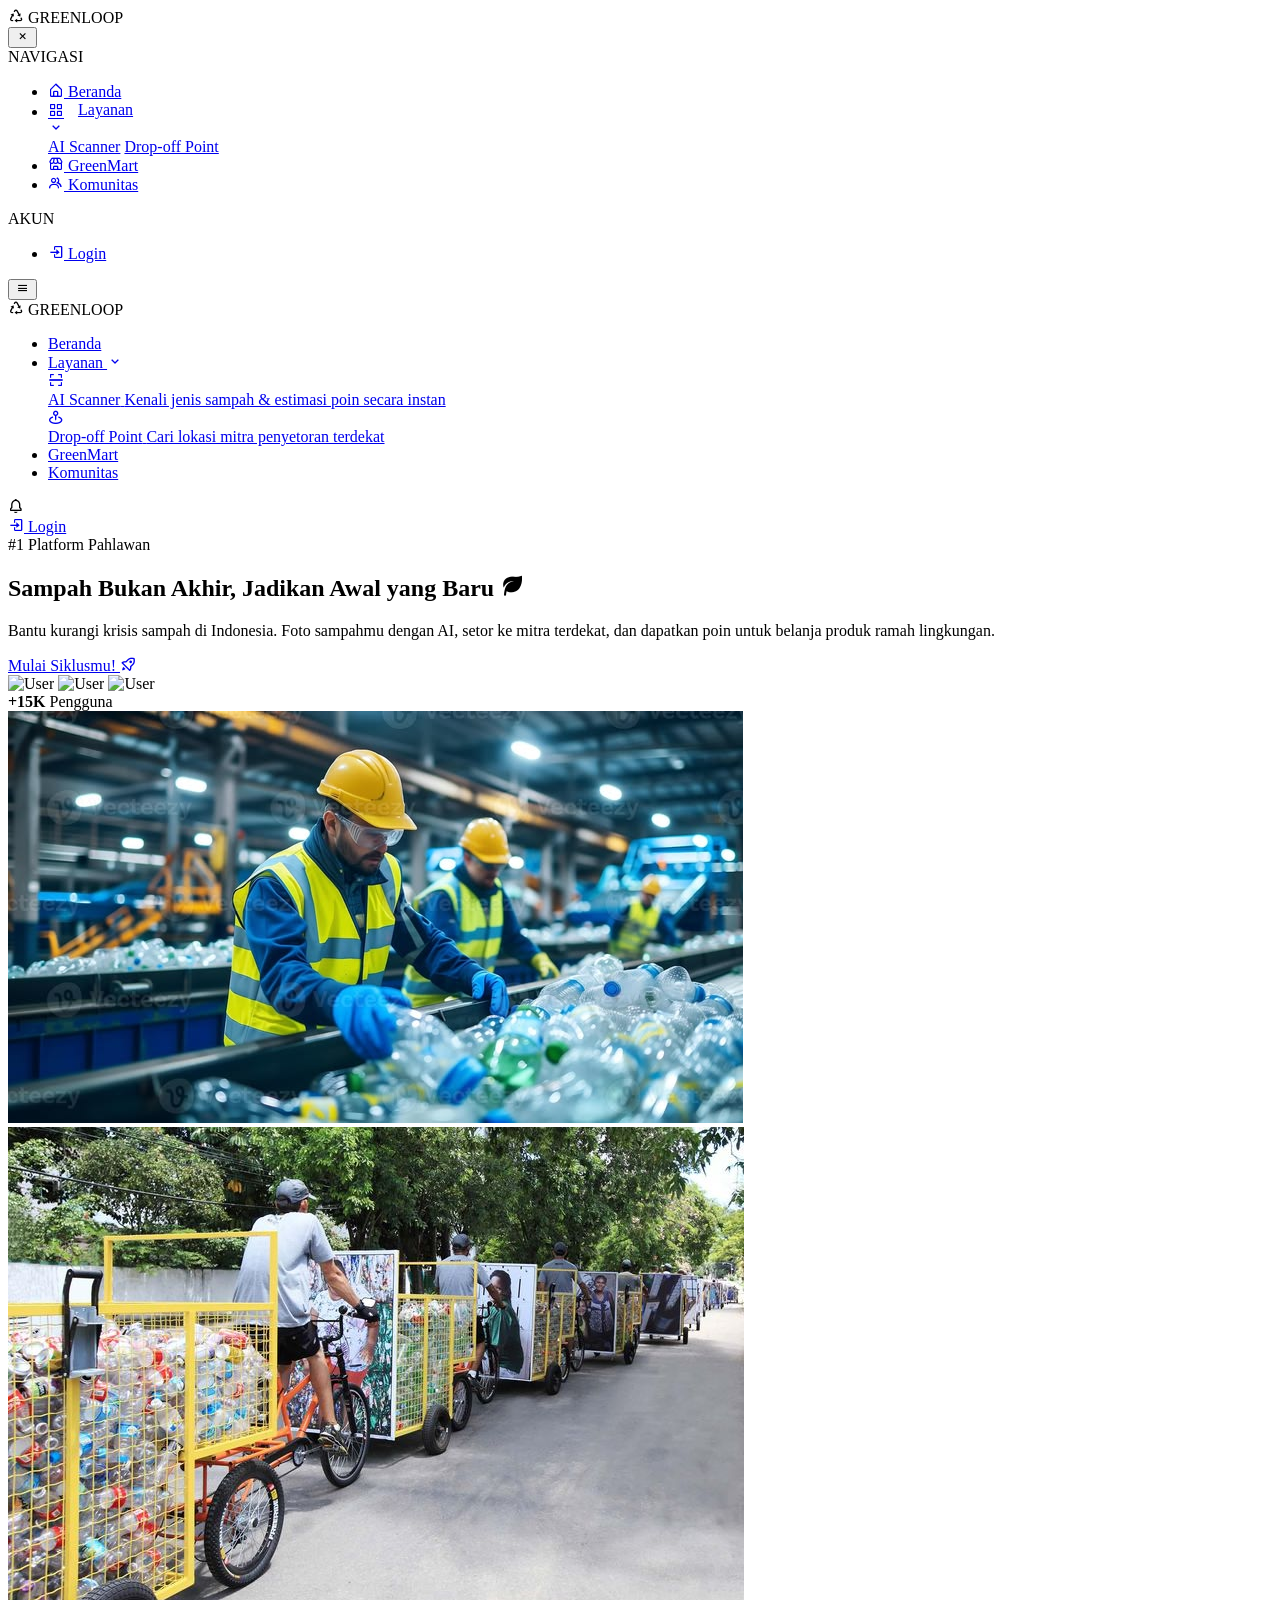
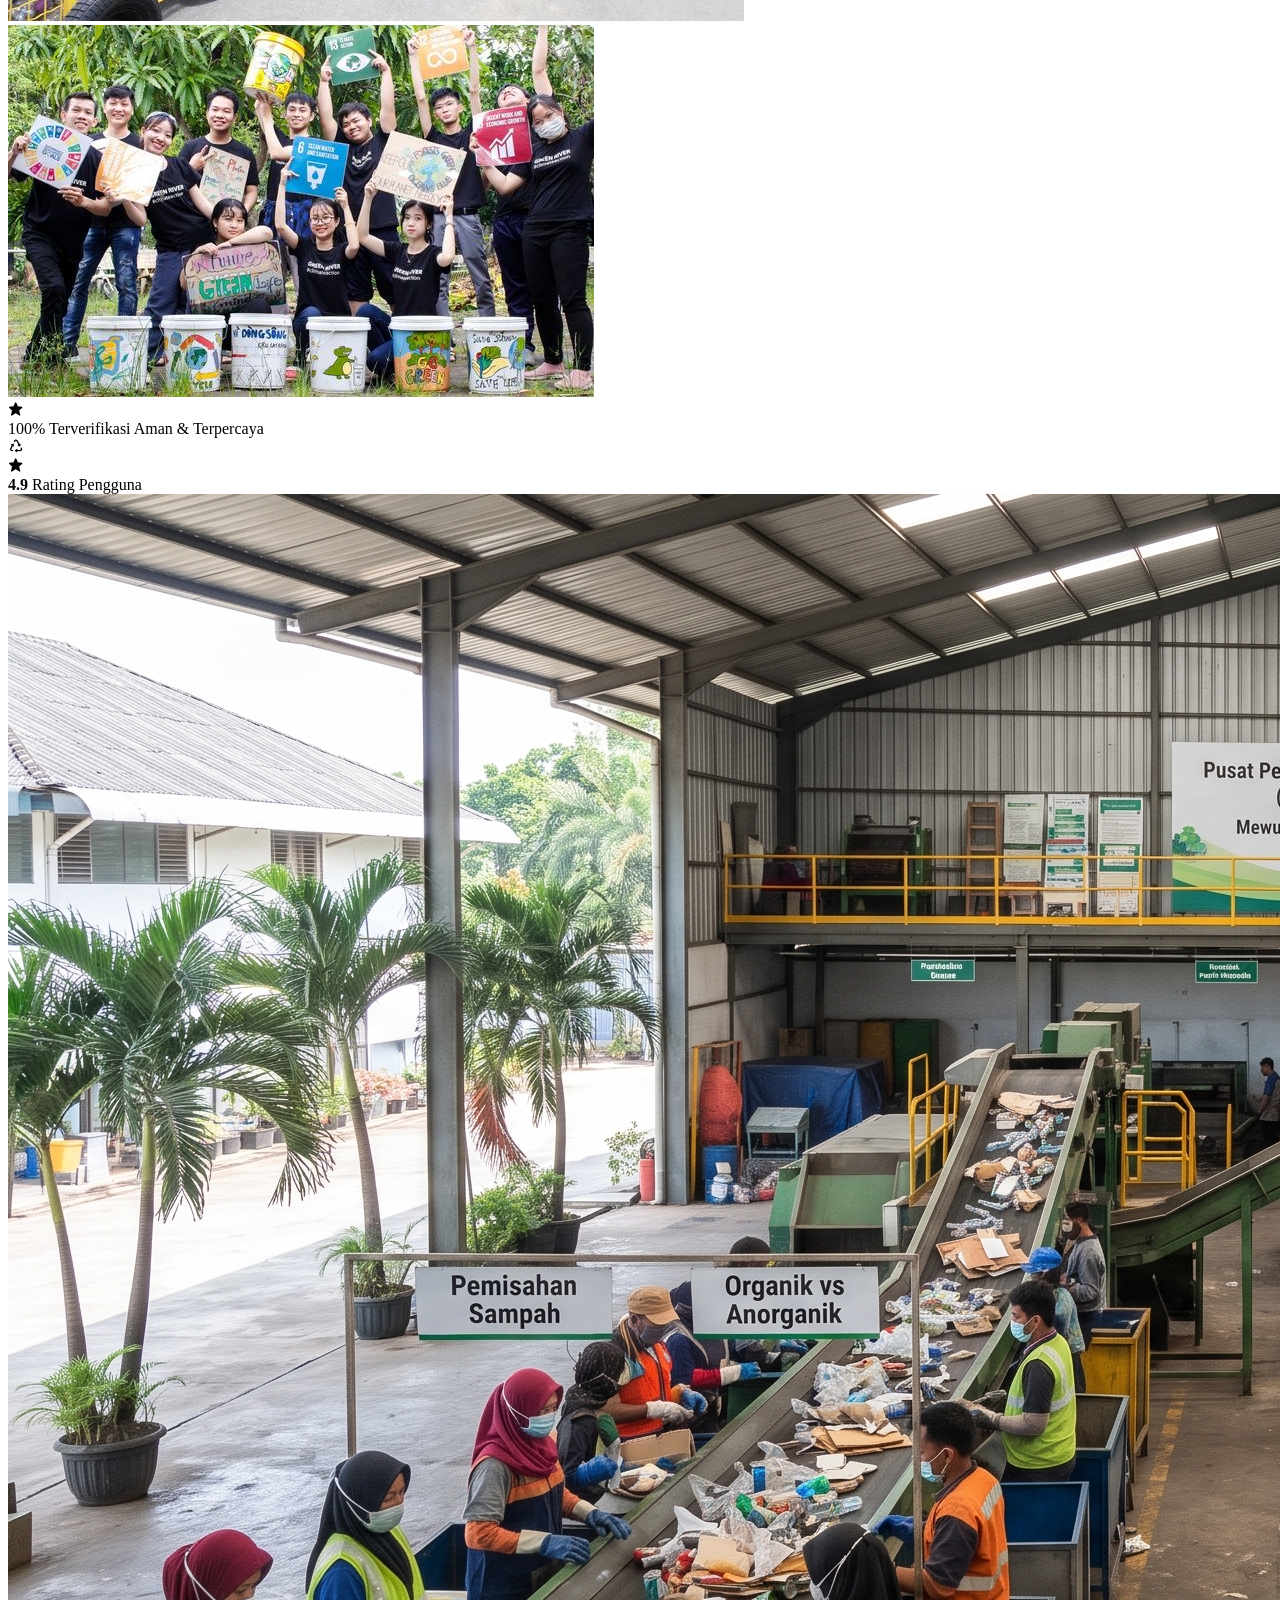
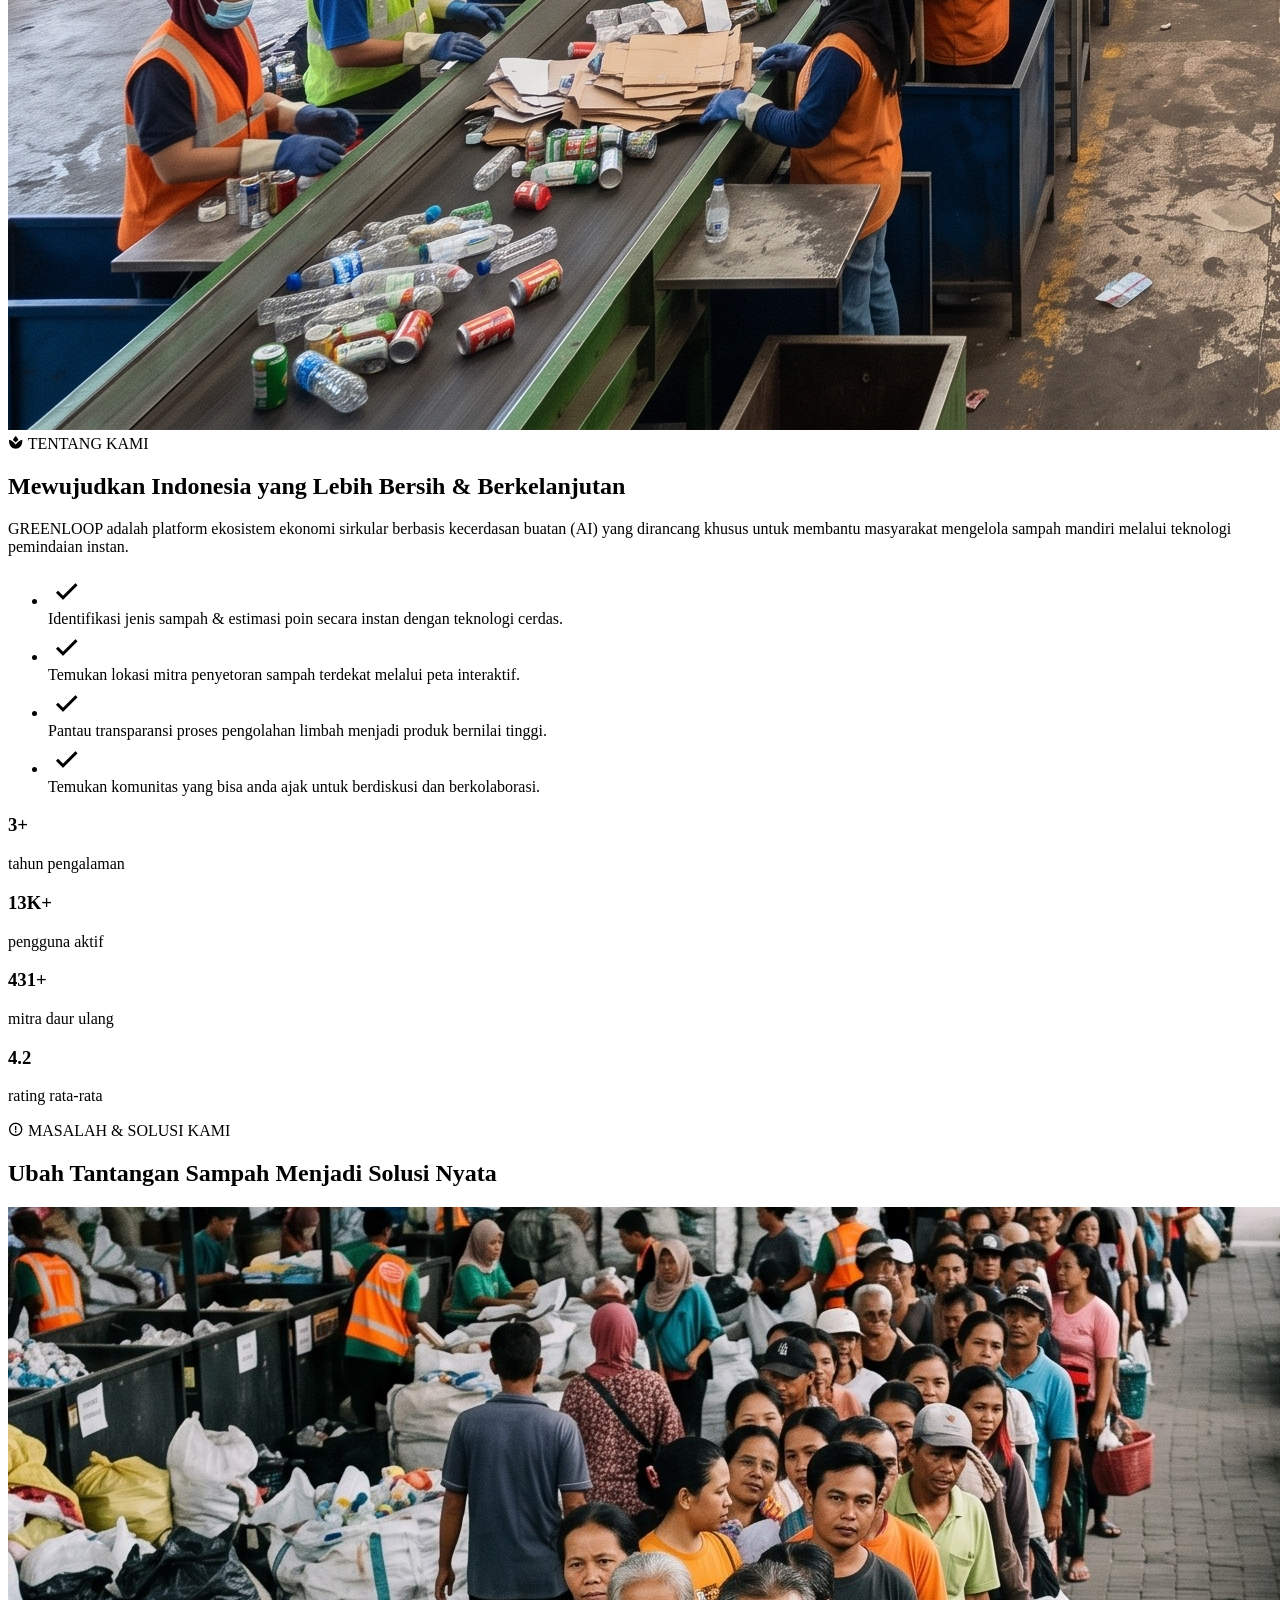
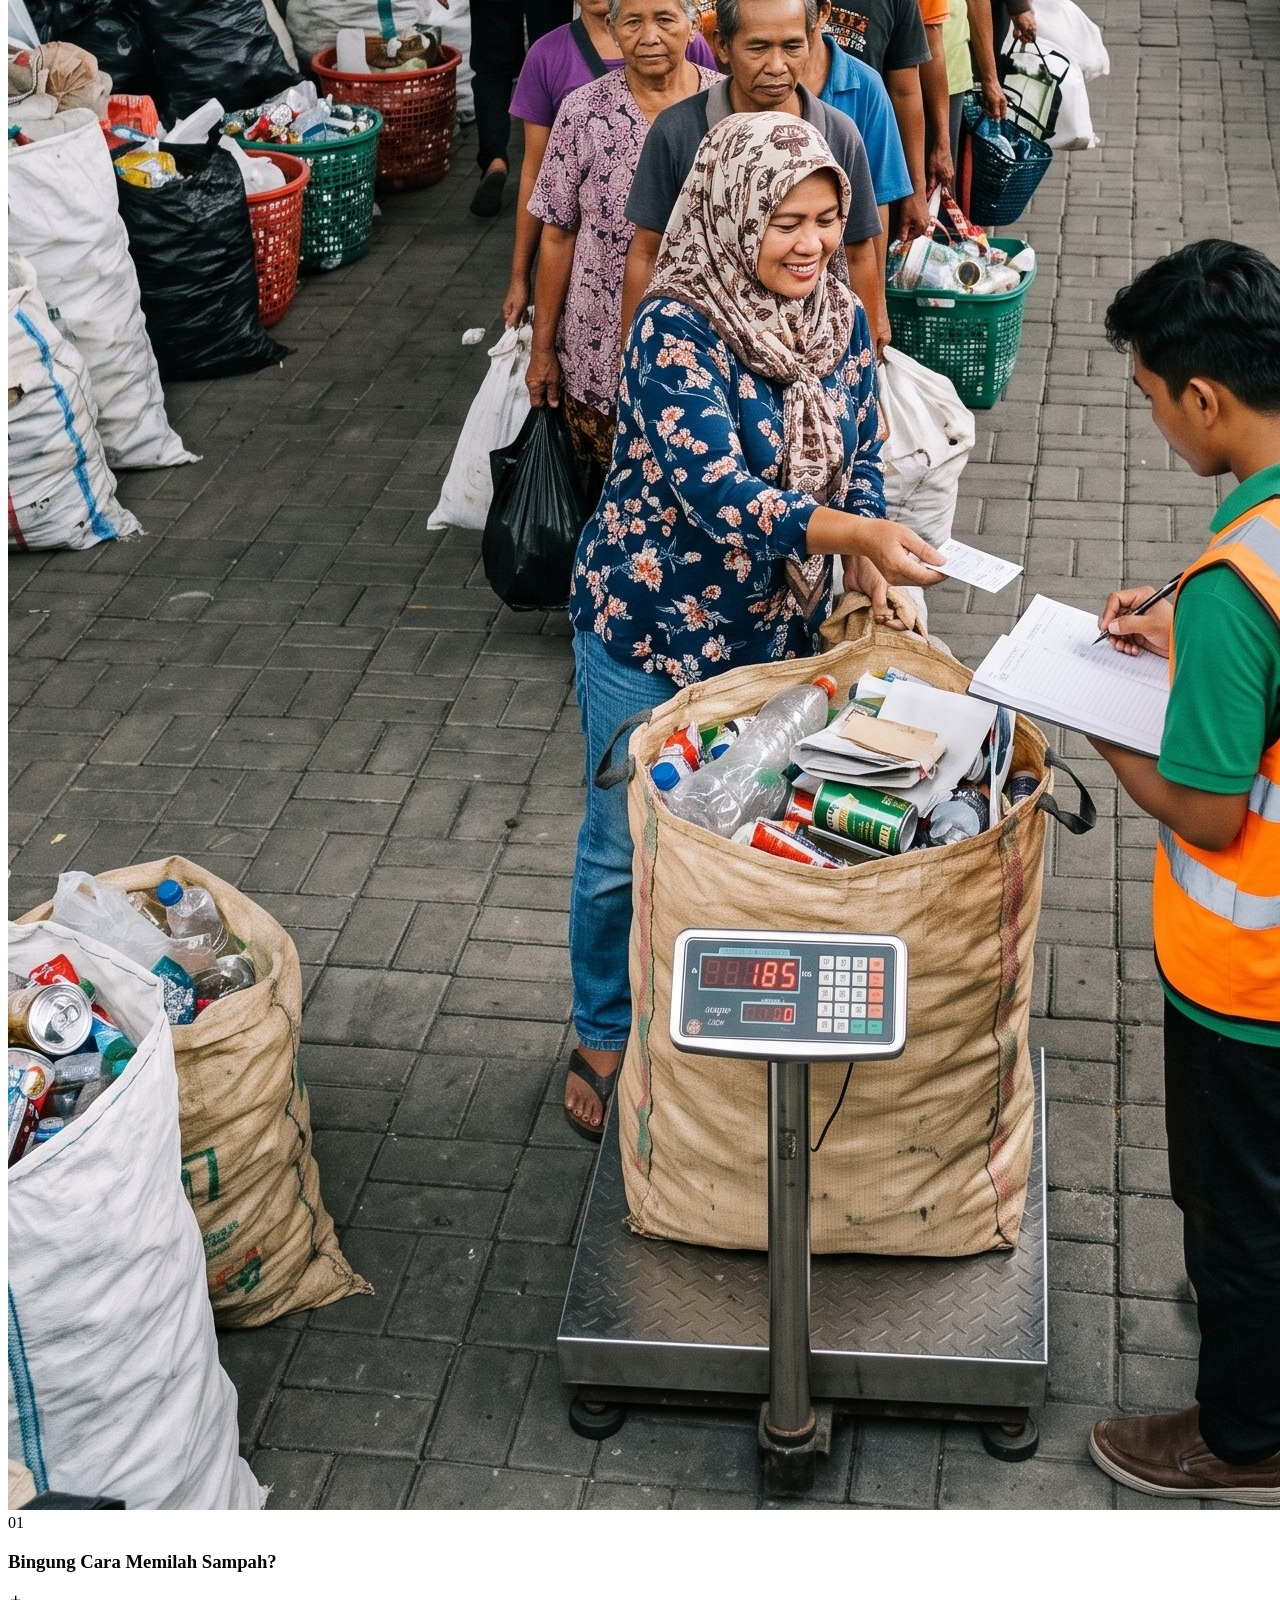
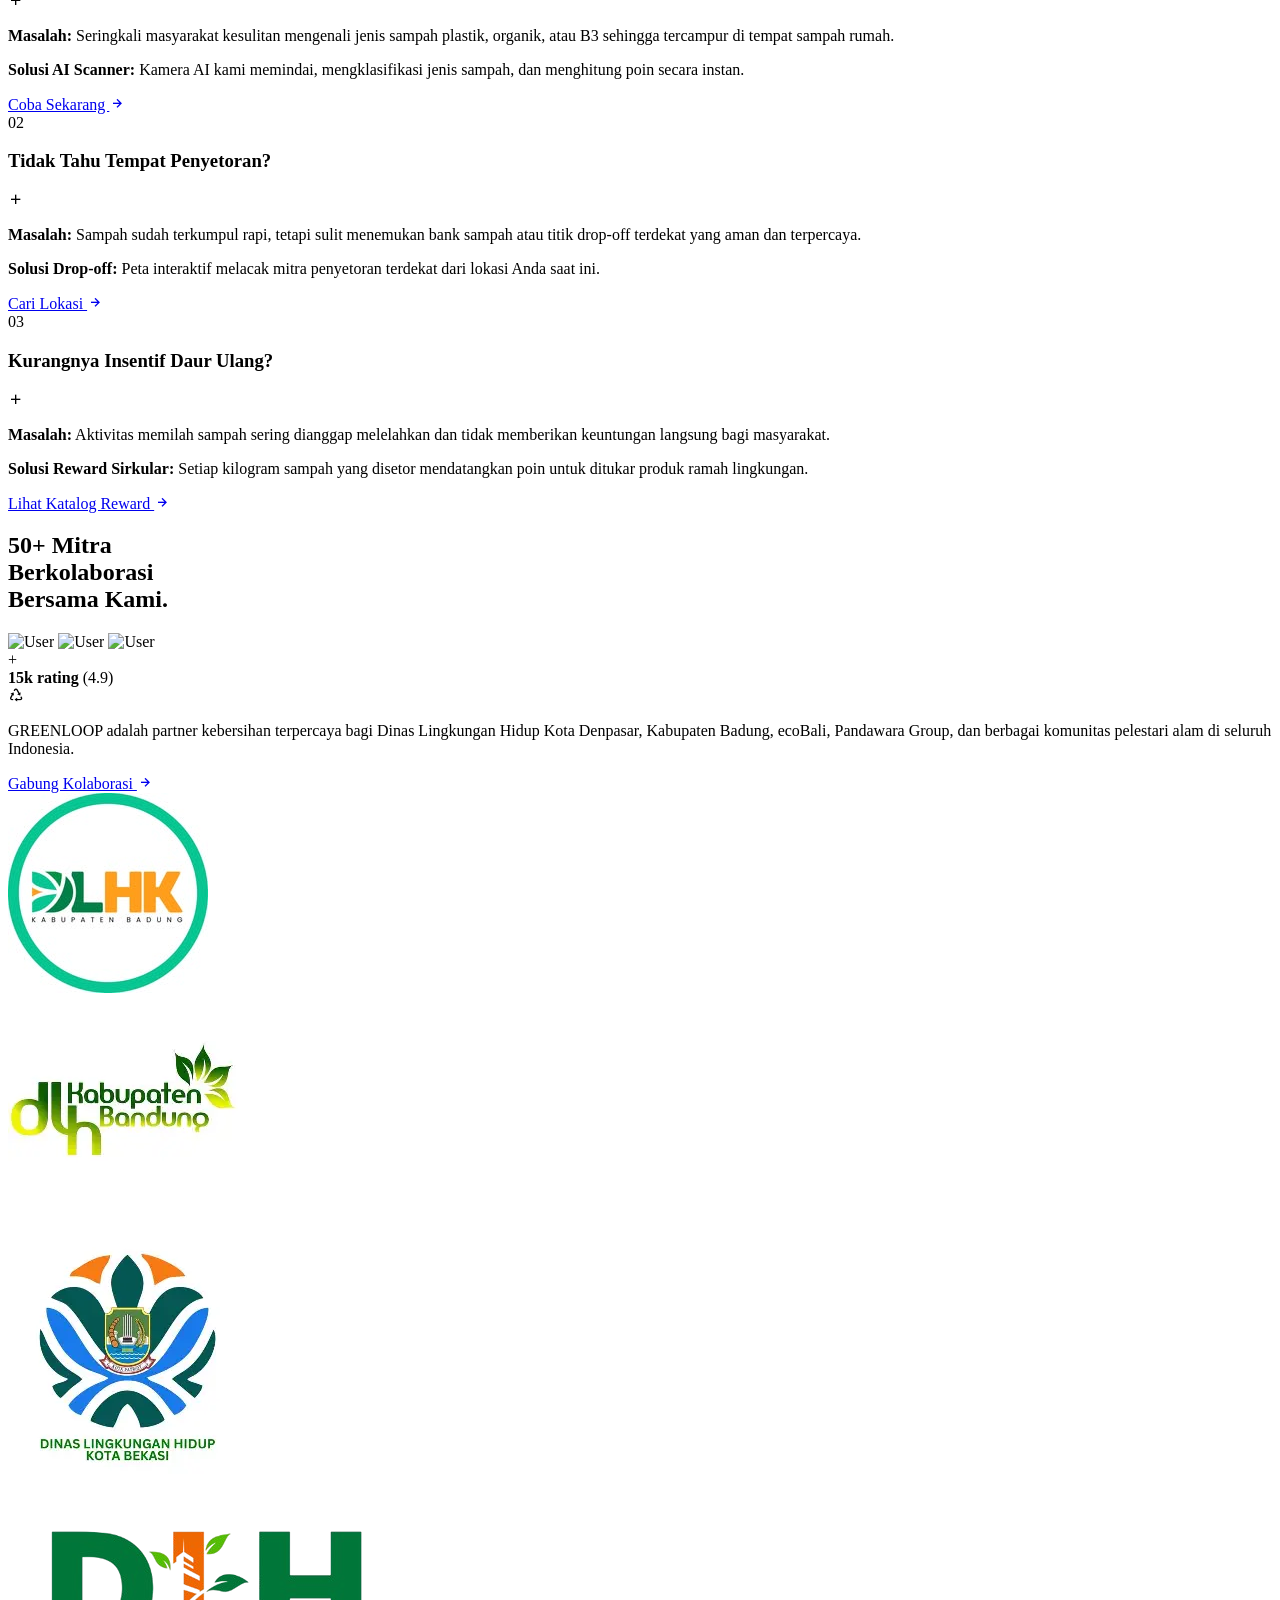
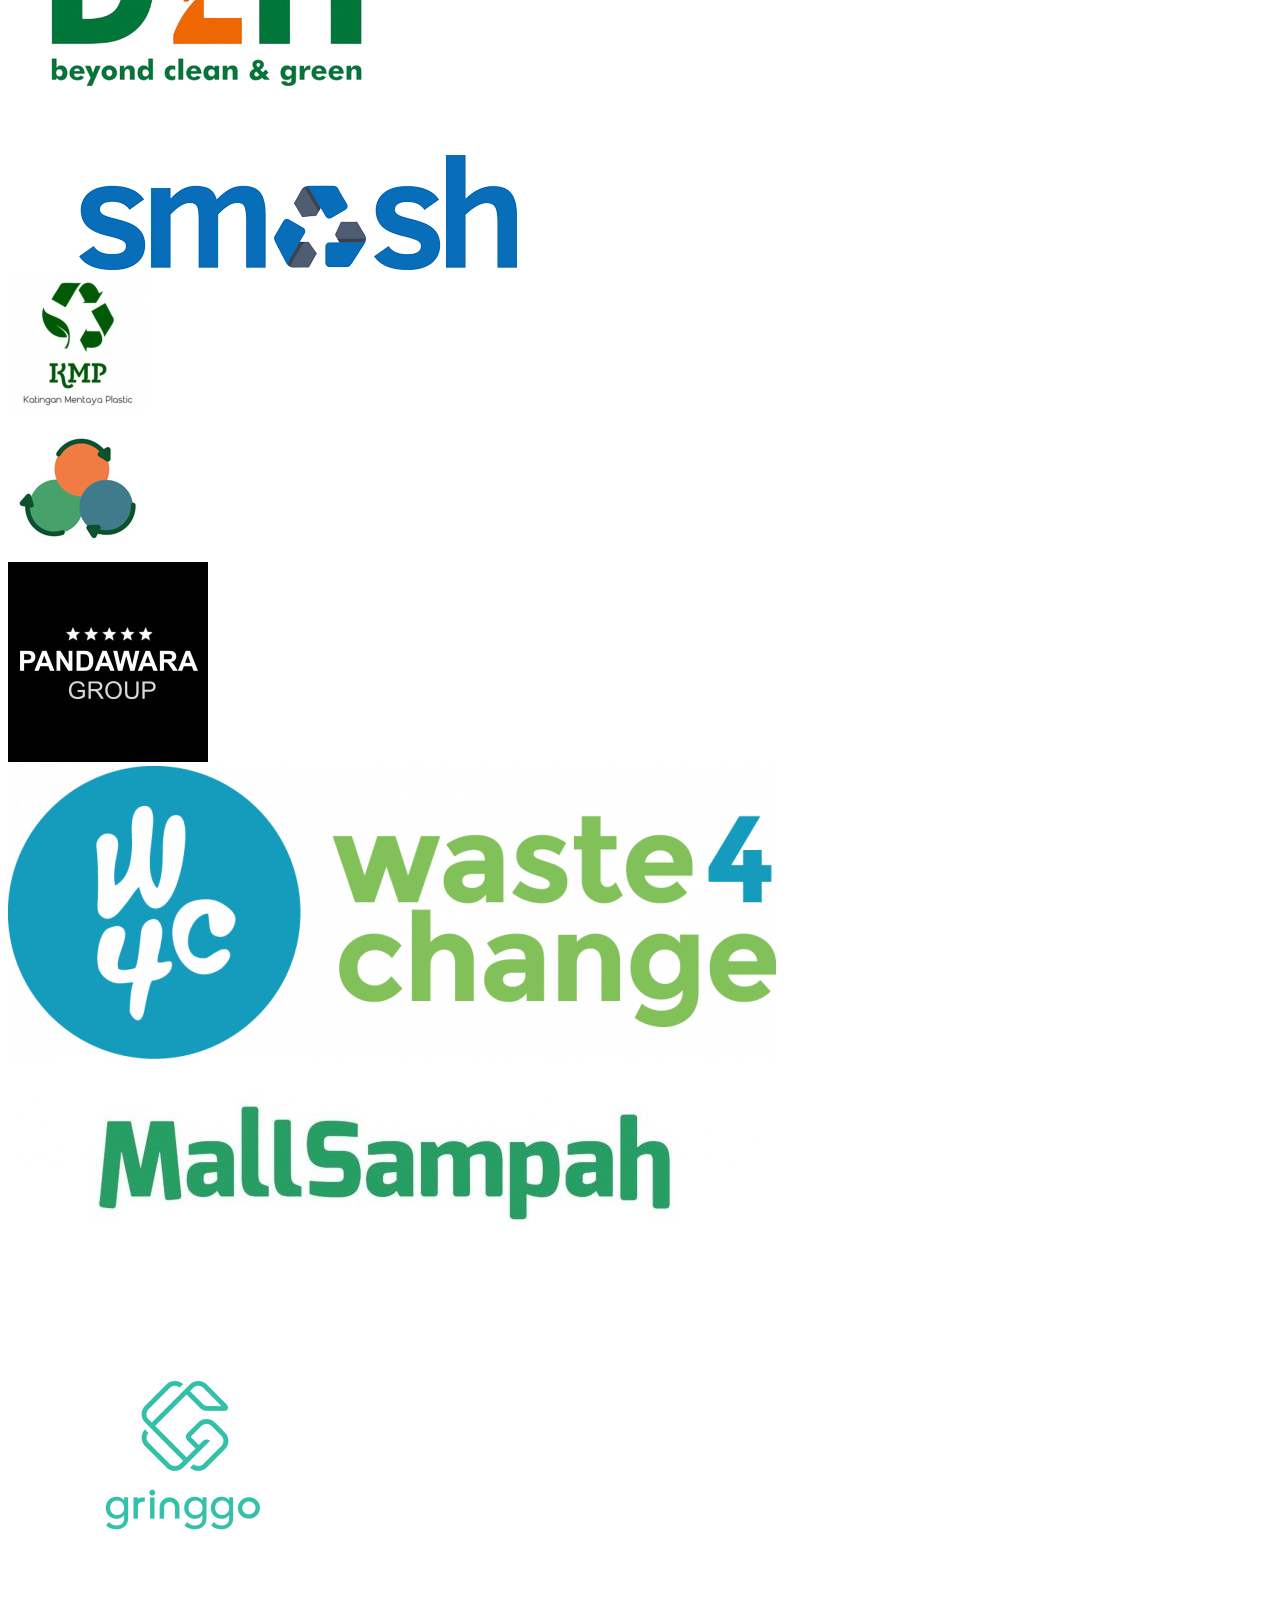
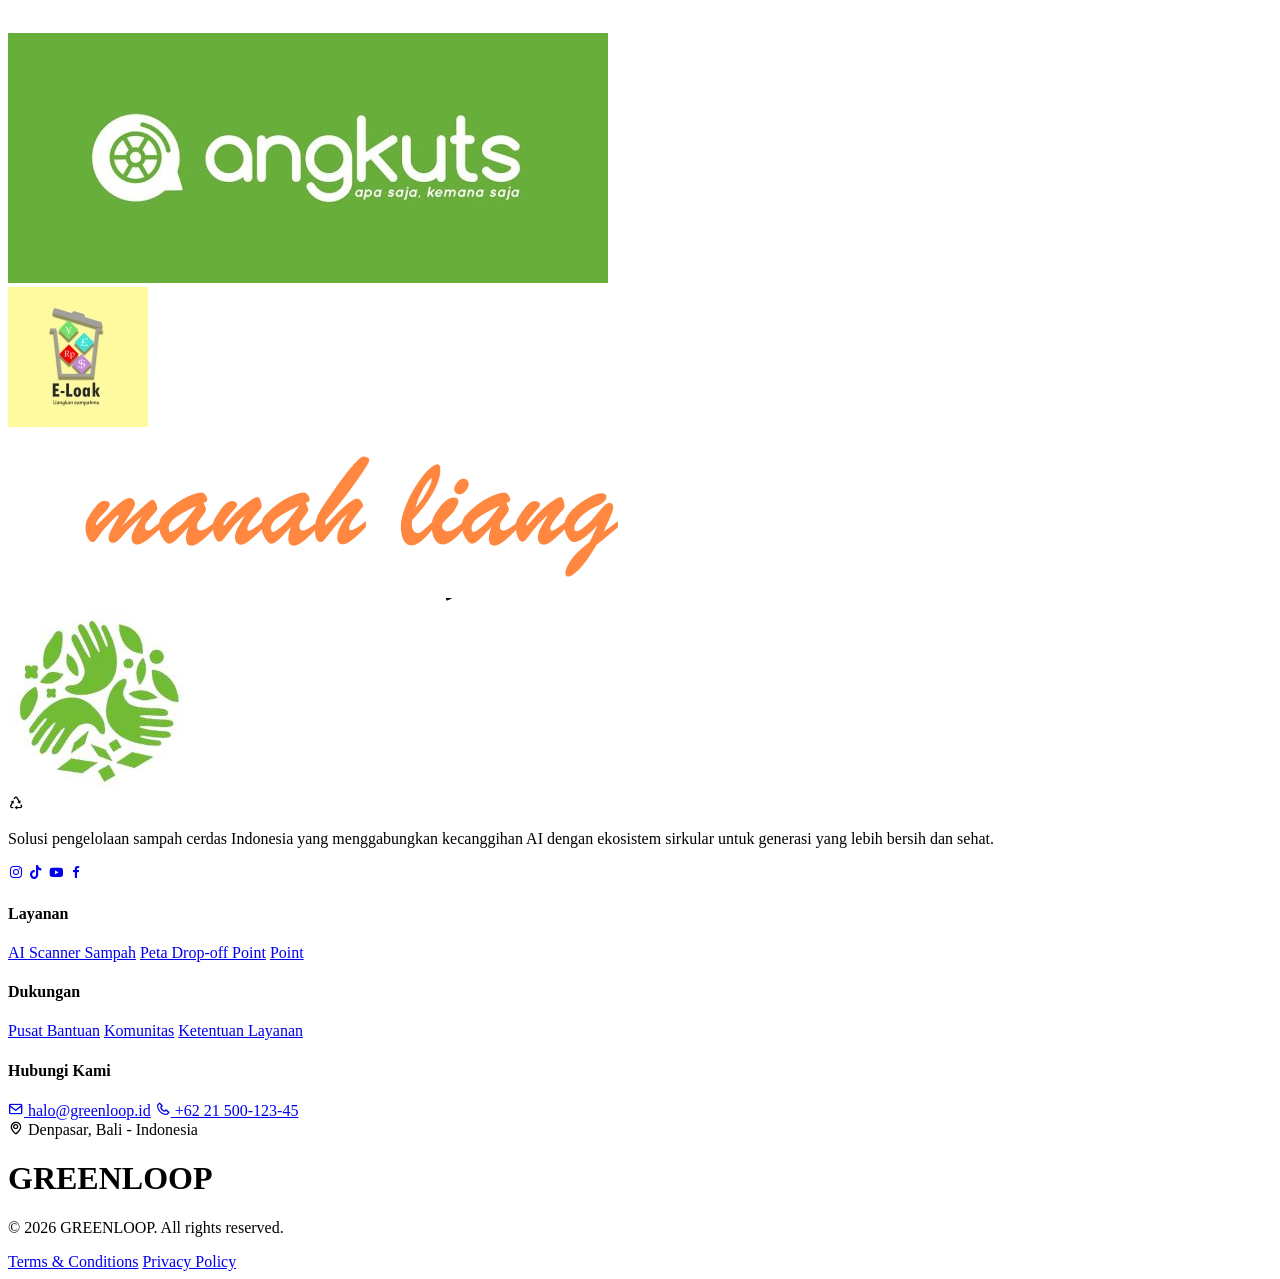
==== index.html @ bad402f8 "Add files via upload" ====
﻿<!DOCTYPE html>
<html lang="id">
<head>
    <meta charset="UTF-8">
    <meta name="viewport" content="width=device-width, initial-scale=1.0">
    <title>GREENLOOP | Ekosistem Ekonomi Sirkular</title>
    <!-- Google Fonts: Poppins -->
    <link href="https://fonts.googleapis.com/css2?family=Poppins:wght@400;500;600;700&display=swap" rel="stylesheet">
    <!-- Boxicons -->
    <link href='lib/boxicons/css/boxicons.min.css' rel='stylesheet'>
    <!-- Panggil CSS -->
    <link rel="stylesheet" href="css/navbar.css">
    <link rel="stylesheet" href="css/index.css">
</head>
<body>

    <!-- OVERLAY UNTUK MOBILE DRAWER -->
    <div class="drawer-overlay" id="drawerOverlay"></div>

    <!-- MOBILE DRAWER (MENU SAMPING) -->
    <div class="mobile-drawer" id="mobileDrawer">
        <!-- Header Drawer -->
        <div class="drawer-header">
            <div class="logo">
                <i class='bx bx-recycle'></i> GREENLOOP
            </div>
            <button class="close-drawer-btn" id="closeDrawerBtn">
                <i class='bx bx-x'></i>
            </button>
        </div>

        <!-- Bagian Navigasi Utama -->
        <div class="drawer-section-title">NAVIGASI</div>
        <ul class="drawer-nav">
            <li>
                <a href="index.html" class="drawer-item active">
                    <i class='bx bx-home-alt'></i> Beranda
                </a>
            </li>
            <li class="drawer-dropdown">
                <a href="#" class="drawer-item drawer-drop-btn" id="drawerLayananBtn">
                    <span style="display: flex; align-items: center; gap: 14px;">
                        <i class='bx bx-grid-alt'></i> Layanan
                    </span>
                    <i class='bx bx-chevron-down drop-icon'></i>
                </a>
                <div class="drawer-submenu" id="drawerSubmenu">
                    <a href="#">AI Scanner</a>
                    <a href="#">Drop-off Point</a>
                </div>
            </li>
            <li>
                <a href="#" class="drawer-item">
                    <i class='bx bx-store'></i> GreenMart
                </a>
            </li>
            <li>
                <a href="#" class="drawer-item">
                    <i class='bx bx-group'></i> Komunitas
                </a>
            </li>
        </ul>

        <!-- Bagian Akun -->
        <div class="drawer-section-title">AKUN</div>
        <ul class="drawer-nav">
            <li>
                <a href="login.html" class="drawer-item logout-btn">
                    <i class='bx bx-log-in'></i> Login
                </a>
            </li>
        </ul>
    </div>

    <!-- NAVBAR MELAYANG DENGAN EFEK BLUR -->
    <nav class="navbar-pill">
        <!-- Wrapper Kiri (Hamburger & Logo) -->
        <div class="nav-left">
            <button class="mobile-menu-btn" id="mobileMenuBtn">
                <i class='bx bx-menu'></i>
            </button>
            <div class="logo">
                <i class='bx bx-recycle'></i> GREENLOOP
            </div>
        </div>
        
        <!-- Menu di Tengah (Desktop Saja) -->
        <ul class="nav-links" id="navLinks">
            <li><a href="index.html" class="active">Beranda</a></li>
            
            <!-- Dropdown Layanan -->
            <li class="dropdown">
                <a href="#" class="drop-btn">Layanan <i class='bx bx-chevron-down'></i></a>
                <div class="dropdown-content">
                    <a href="#" class="dropdown-item">
                        <i class='bx bx-scan'></i>
                        <div class="dropdown-text">
                            <span class="title">AI Scanner</span>
                            <span class="desc">Kenali jenis sampah & estimasi poin secara instan</span>
                        </div>
                    </a>
                    <a href="#" class="dropdown-item">
                        <i class='bx bx-map-pin'></i>
                        <div class="dropdown-text">
                            <span class="title">Drop-off Point</span>
                            <span class="desc">Cari lokasi mitra penyetoran terdekat</span>
                        </div>
                    </a>
                </div>
            </li>

            <li><a href="#">GreenMart</a></li>
            <li><a href="#">Komunitas</a></li>
        </ul>

        <!-- Bagian Kanan: Notifikasi & Tombol Login -->
        <div class="nav-actions">
            
            <!-- Tombol & Kotak Notifikasi -->
            <div class="notif-dropdown">
                <div class="notif-btn">
                    <i class='bx bx-bell' title="Notifikasi"></i>
                    <span class="notif-badge"></span>
                </div>
                <!-- <div class="notif-menu">
                    <div class="notif-header">
                        <h4>Notifikasi</h4>
                        <a href="#">Tandai semua dibaca</a>
                    </div>
                    <div class="notif-list">
                        <a href="#" class="notif-item unread">
                            <div class="notif-icon bg-green"><i class='bx bx-scan'></i></div>
                            <div class="notif-content">
                                <p>Analisis sampah harian Anda sudah siap!</p>
                                <span>2 menit yang lalu</span>
                            </div>
                        </a>
                        <a href="#" class="notif-item unread">
                            <div class="notif-icon bg-orange"><i class='bx bx-trophy'></i></div>
                            <div class="notif-content">
                                <p>Selamat! Kamu menyelesaikan challenge 3 hari.</p>
                                <span>1 jam yang lalu</span>
                            </div>
                        </a>
                    </div>
                    <div class="notif-footer">
                        <a href="#">Lihat semua notifikasi</a>
                    </div>
                </div> -->
            </div>

            <!-- Tombol Login (Menggantikan Profil User) -->
            <div class="nav-login-wrapper">
                <a href="login.html" class="btn-nav-login">
                    <i class='bx bx-log-in'></i> Login
                </a>
            </div>
        </div>
    </nav>

    <!-- HERO SECTION UTAMA -->
    <section class="hero-container">
        <div class="hero-content animate-on-scroll">
            <div class="badge tag-anim">
                <span class="dot animate-on-scroll"></span> #1 Platform Pahlawan
            </div>
            <h1 class="text-anim animate-on-scroll">
                Sampah Bukan Akhir, Jadikan Awal yang 
                <span class="highlight animate-on-scroll">Baru <i class='bx bxs-leaf'></i></span>
            </h1>
            <p class="text-anim animate-on-scroll">
                Bantu kurangi krisis sampah di Indonesia. Foto sampahmu dengan AI, setor ke mitra terdekat, dan dapatkan poin untuk belanja produk ramah lingkungan.
            </p>
            <div class="cta-group text-anim animate-on-scroll">
                <a href="#" class="btn-large">
                    Mulai Siklusmu! <i class='bx bx-rocket'></i>
                </a>
                <div class="social-proof animate-on-scroll">
                    <div class="avatars">
                        <img src="https://i.pravatar.cc/100?img=1" alt="User">
                        <img src="https://i.pravatar.cc/100?img=2" alt="User">
                        <img src="https://i.pravatar.cc/100?img=3" alt="User">
                    </div>
                    <span><strong>+15K</strong> Pengguna</span>
                </div>
            </div>
        </div>

        <div class="hero-showcase animate-on-scroll">
            <div class="hero-collage-wrapper">
                <div class="collage-bg-dots"></div>
                <div class="collage-modern-glow"></div>
                
                <div class="collage-main-img">
                    <img src="assets/perusahaan4.jpg" alt="Kegiatan Utama">
                </div>

                <div class="collage-float-img-1">
                    <img src="assets/geleri3.jpg" alt="Detail 1">
                </div>

                <div class="collage-float-img-2">
                    <img src="assets/hero2.jpg" alt="Detail 2">
                </div>

                <div class="collage-floating-badge float-badge-anim">
                    <div class="badge-icon-box"><i class='bx bxs-star'></i></div>
                    <div class="badge-text-box">
                        <span class="b-title">100% Terverifikasi</span>
                        <span class="b-desc">Aman & Terpercaya</span>
                    </div>
                </div>

                <div class="collage-floating-icon float-icon-anim">
                    <i class='bx bx-recycle'></i>
                </div>
            </div>
        </div>
    </section>

    <!-- SECTION TENTANG KAMI -->
    <section class="about-us-section animate-on-scroll">
        <div class="about-container">
            <div class="about-image-single">
                <div class="img-main">
                    <div class="rating-badge">
                        <div class="badge-icon"><i class='bx bxs-star'></i></div>
                        <div class="badge-text">
                            <strong>4.9</strong>
                            <span>Rating Pengguna</span>
                        </div>
                    </div>
                    <img src="assets/pengelolaan.png" alt="Tangan Memegang Tanaman">
                </div>
            </div>

            <div class="about-text-side">
                <span class="section-tag"><i class='bx bxs-spa'></i> TENTANG KAMI</span>
                <h2>Mewujudkan Indonesia yang Lebih Bersih & Berkelanjutan</h2>
                <p class="about-desc">
                    GREENLOOP adalah platform ekosistem ekonomi sirkular berbasis kecerdasan buatan (AI) yang dirancang khusus untuk membantu masyarakat mengelola sampah mandiri melalui teknologi pemindaian instan.
                </p>

                <ul class="about-checkpoints">
                    <li><div class="check-icon"><i class='bx bx-check bx-md'></i></div><span>Identifikasi jenis sampah & estimasi poin secara instan dengan teknologi cerdas.</span></li>
                    <li><div class="check-icon"><i class='bx bx-check bx-md'></i></div><span>Temukan lokasi mitra penyetoran sampah terdekat melalui peta interaktif.</span></li>
                    <li><div class="check-icon"><i class='bx bx-check bx-md'></i></div><span>Pantau transparansi proses pengolahan limbah menjadi produk bernilai tinggi.</span></li>
                    <li><div class="check-icon"><i class='bx bx-check bx-md'></i></div><span>Temukan komunitas yang bisa anda ajak untuk berdiskusi dan berkolaborasi.</span></li>
                </ul>
            </div>
        </div>

        <div class="about-stats-row animate-on-scroll">
            <div class="stat-item"><h3><span class="counter" data-target="3">0</span>+</h3><p>tahun pengalaman</p></div>
            <div class="stat-item"><h3><span class="counter" data-target="15">0</span>K+</h3><p>pengguna aktif</p></div>
            <div class="stat-item"><h3><span class="counter" data-target="500">0</span>+</h3><p>mitra daur ulang</p></div>
            <div class="stat-item"><h3><span class="counter" data-target="4.9" data-decimal="1">0</span></h3><p>rating rata-rata</p></div>
        </div>
    </section>

    <!-- SECTION MASALAH & SOLUSI -->
    <section class="solution-section animate-on-scroll">
        <div class="solution-header">
            <span class="section-tag"><i class='bx bx-error-circle'></i> MASALAH & SOLUSI KAMI</span>
            <h2>Ubah Tantangan Sampah Menjadi Solusi Nyata</h2>
        </div>
        <div class="solution-container">
            <div class="solution-image-wrapper">
                <img src="assets/setor-sampah.jpg" alt="Suasana Antrean Setor Sampah" class="solution-static-img">
            </div>

            <div class="solution-accordion animate-on-scroll">
                <div class="accordion-item active">
                    <div class="accordion-header">
                        <div class="accordion-title-wrap"><span class="acc-number">01</span><h3>Bingung Cara Memilah Sampah?</h3></div>
                        <div class="acc-icon"><i class='bx bx-plus'></i></div>
                    </div>
                    <div class="accordion-body">
                        <p><strong>Masalah:</strong> Seringkali masyarakat kesulitan mengenali jenis sampah plastik, organik, atau B3 sehingga tercampur di tempat sampah rumah.</p>
                        <p class="solution-text"><strong>Solusi AI Scanner:</strong> Kamera AI kami memindai, mengklasifikasi jenis sampah, dan menghitung poin secara instan.</p>
                        <a href="#" class="acc-link">Coba Sekarang <i class='bx bx-right-arrow-alt'></i></a>
                    </div>
                </div>

                <div class="accordion-item animate-on-scroll">
                    <div class="accordion-header">
                        <div class="accordion-title-wrap"><span class="acc-number">02</span><h3>Tidak Tahu Tempat Penyetoran?</h3></div>
                        <div class="acc-icon"><i class='bx bx-plus'></i></div>
                    </div>
                    <div class="accordion-body">
                        <p><strong>Masalah:</strong> Sampah sudah terkumpul rapi, tetapi sulit menemukan bank sampah atau titik drop-off terdekat yang aman dan terpercaya.</p>
                        <p class="solution-text"><strong>Solusi Drop-off:</strong> Peta interaktif melacak mitra penyetoran terdekat dari lokasi Anda saat ini.</p>
                        <a href="#" class="acc-link">Cari Lokasi <i class='bx bx-right-arrow-alt'></i></a>
                    </div>
                </div>

                <div class="accordion-item animate-on-scroll">
                    <div class="accordion-header">
                        <div class="accordion-title-wrap"><span class="acc-number">03</span><h3>Kurangnya Insentif Daur Ulang?</h3></div>
                        <div class="acc-icon"><i class='bx bx-plus'></i></div>
                    </div>
                    <div class="accordion-body">
                        <p><strong>Masalah:</strong> Aktivitas memilah sampah sering dianggap melelahkan dan tidak memberikan keuntungan langsung bagi masyarakat.</p>
                        <p class="solution-text"><strong>Solusi Reward Sirkular:</strong> Setiap kilogram sampah yang disetor mendatangkan poin untuk ditukar produk ramah lingkungan.</p>
                        <a href="#" class="acc-link">Lihat Katalog Reward <i class='bx bx-right-arrow-alt'></i></a>
                    </div>
                </div>
            </div>
        </div>
    </section>

    <!-- SECTION KOLABORASI -->
    <section class="collaboration-section animate-on-scroll">
        <div class="collab-container">
            <div class="collab-top">
                <div class="collab-left">
                    <h2>50+ Mitra<br>Berkolaborasi<br>Bersama Kami.</h2>
                    <div class="collab-social-proof">
                        <div class="collab-avatars">
                            <img src="https://i.pravatar.cc/100?img=4" alt="User">
                            <img src="https://i.pravatar.cc/100?img=5" alt="User">
                            <img src="https://i.pravatar.cc/100?img=6" alt="User">
                            <div class="avatar-plus">+</div>
                        </div>
                        <div class="collab-rating">
                            <strong>15k rating</strong>
                            <span>(4.9)</span>
                        </div>
                    </div>
                </div>
                
                <div class="collab-center">
                    <div class="center-logo-spin">
                        <i class='bx bx-recycle'></i>
                    </div>
                </div>

                <div class="collab-right">
                    <p>GREENLOOP adalah partner kebersihan terpercaya bagi Dinas Lingkungan Hidup Kota Denpasar, Kabupaten Badung, ecoBali, Pandawara Group, dan berbagai komunitas pelestari alam di seluruh Indonesia.</p>
                    <a href="#" class="btn-dark">Gabung Kolaborasi <i class='bx bx-right-arrow-alt'></i></a>
                </div>
            </div>

            <div class="collab-bottom">
                <div class="marquee-wrapper">
                    <div class="marquee-track">
                        <div class="partner-item"><img src="assets/badung.jpg" alt="Partner"></div>
                        <div class="partner-item"><img src="assets/bandung.webp" alt="Partner"></div>
                        <div class="partner-item"><img src="assets/bekasi.webp" alt="Partner"></div>
                        <div class="partner-item"><img src="assets/dps.png" alt="Partner"></div>
                        <div class="partner-item"><img src="assets/swasta5.png" alt="Partner"></div>
                        <div class="partner-item"><img src="assets/swasta6.jpg" alt="Partner"></div>
                        <div class="partner-item"><img src="assets/swasta7.jpg" alt="Partner"></div>
                        <div class="partner-item"><img src="assets/pandawara.jpg" alt="Partner"></div>
                        <div class="partner-item"><img src="assets/swasta1.png" alt="Partner"></div>
                        <div class="partner-item"><img src="assets/swasta2.jpg" alt="Partner"></div>
                        <div class="partner-item"><img src="assets/swasta3.png" alt="Partner"></div>
                        <div class="partner-item"><img src="assets/swasta4.jpg" alt="Partner"></div>
                        <div class="partner-item"><img src="assets/swasta8.jpg" alt="Partner"></div>
                        <div class="partner-item"><img src="assets/swasta10.png" alt="Partner"></div>
                        <div class="partner-item"><img src="assets/swasta9.jpg" alt="Partner"></div>
                    </div>
                </div>
            </div>
        </div>
    </section>
    
    <!-- FOOTER SITUS -->
    <footer class="site-footer animate-on-scroll">
        <div class="footer-container">
            <div class="footer-grid">
                <div class="footer-col-main">
                    <div class="footer-brand-stack">
                        <div class="footer-logo-large">
                            <i class='bx bx-recycle'></i>
                        </div>
                        <div class="footer-brand-text-group">
                            <p class="footer-desc">
                                Solusi pengelolaan sampah cerdas Indonesia yang menggabungkan kecanggihan AI dengan ekosistem sirkular untuk generasi yang lebih bersih dan sehat.
                            </p>
                        </div>
                    </div>
                    <div class="footer-socials">
                        <a href="#"><i class='bx bxl-instagram'></i></a>
                        <a href="#"><i class='bx bxl-tiktok'></i></a>
                        <a href="#"><i class='bx bxl-youtube'></i></a>
                        <a href="#"><i class='bx bxl-facebook'></i></a>
                    </div>
                </div>

                <div class="footer-col">
                    <h4>Layanan</h4>
                    <a href="#">AI Scanner Sampah</a>
                    <a href="#">Peta Drop-off Point</a>
                    <a href="#">Point</a>
                </div>

                <div class="footer-col">
                    <h4>Dukungan</h4>
                    <a href="#">Pusat Bantuan</a>
                    <a href="#">Komunitas</a>
                    <a href="#">Ketentuan Layanan</a>
                </div>

                <div class="footer-col contact-col">
                    <h4>Hubungi Kami</h4>
                    <a href="mailto:halo@greenloop.id"><i class='bx bx-envelope'></i> halo@greenloop.id</a>
                    <a href="tel:+622150012345"><i class='bx bx-phone'></i> +62 21 500-123-45</a>
                    <div class="location-text"><i class='bx bx-map'></i> Denpasar, Bali - Indonesia</div>
                </div>
            </div>
        </div>

        <div class="footer-giant-text-container">
            <h1 class="giant-brand-text">
                <span style="--i:1;">G</span><span style="--i:2;">R</span><span style="--i:3;">E</span><span style="--i:4;">E</span><span style="--i:5;">N</span><span style="--i:6;">L</span><span style="--i:7;">O</span><span style="--i:8;">O</span><span style="--i:9;">P</span>
            </h1>
        </div>
        
        <div class="footer-bottom">
            <p>&copy; 2026 GREENLOOP. All rights reserved.</p>
            <div class="footer-bottom-links">
                <a href="#">Terms & Conditions</a>
                <a href="#">Privacy Policy</a>
            </div>
        </div>
    </footer>

    <!-- GSAP Core & Plugins -->
    <script src="lib/gsap/gsap.min.js"></script>
    <script src="lib/gsap/ScrollTrigger.min.js"></script>
    <script src="js/home.js"></script>
</body>
</html>
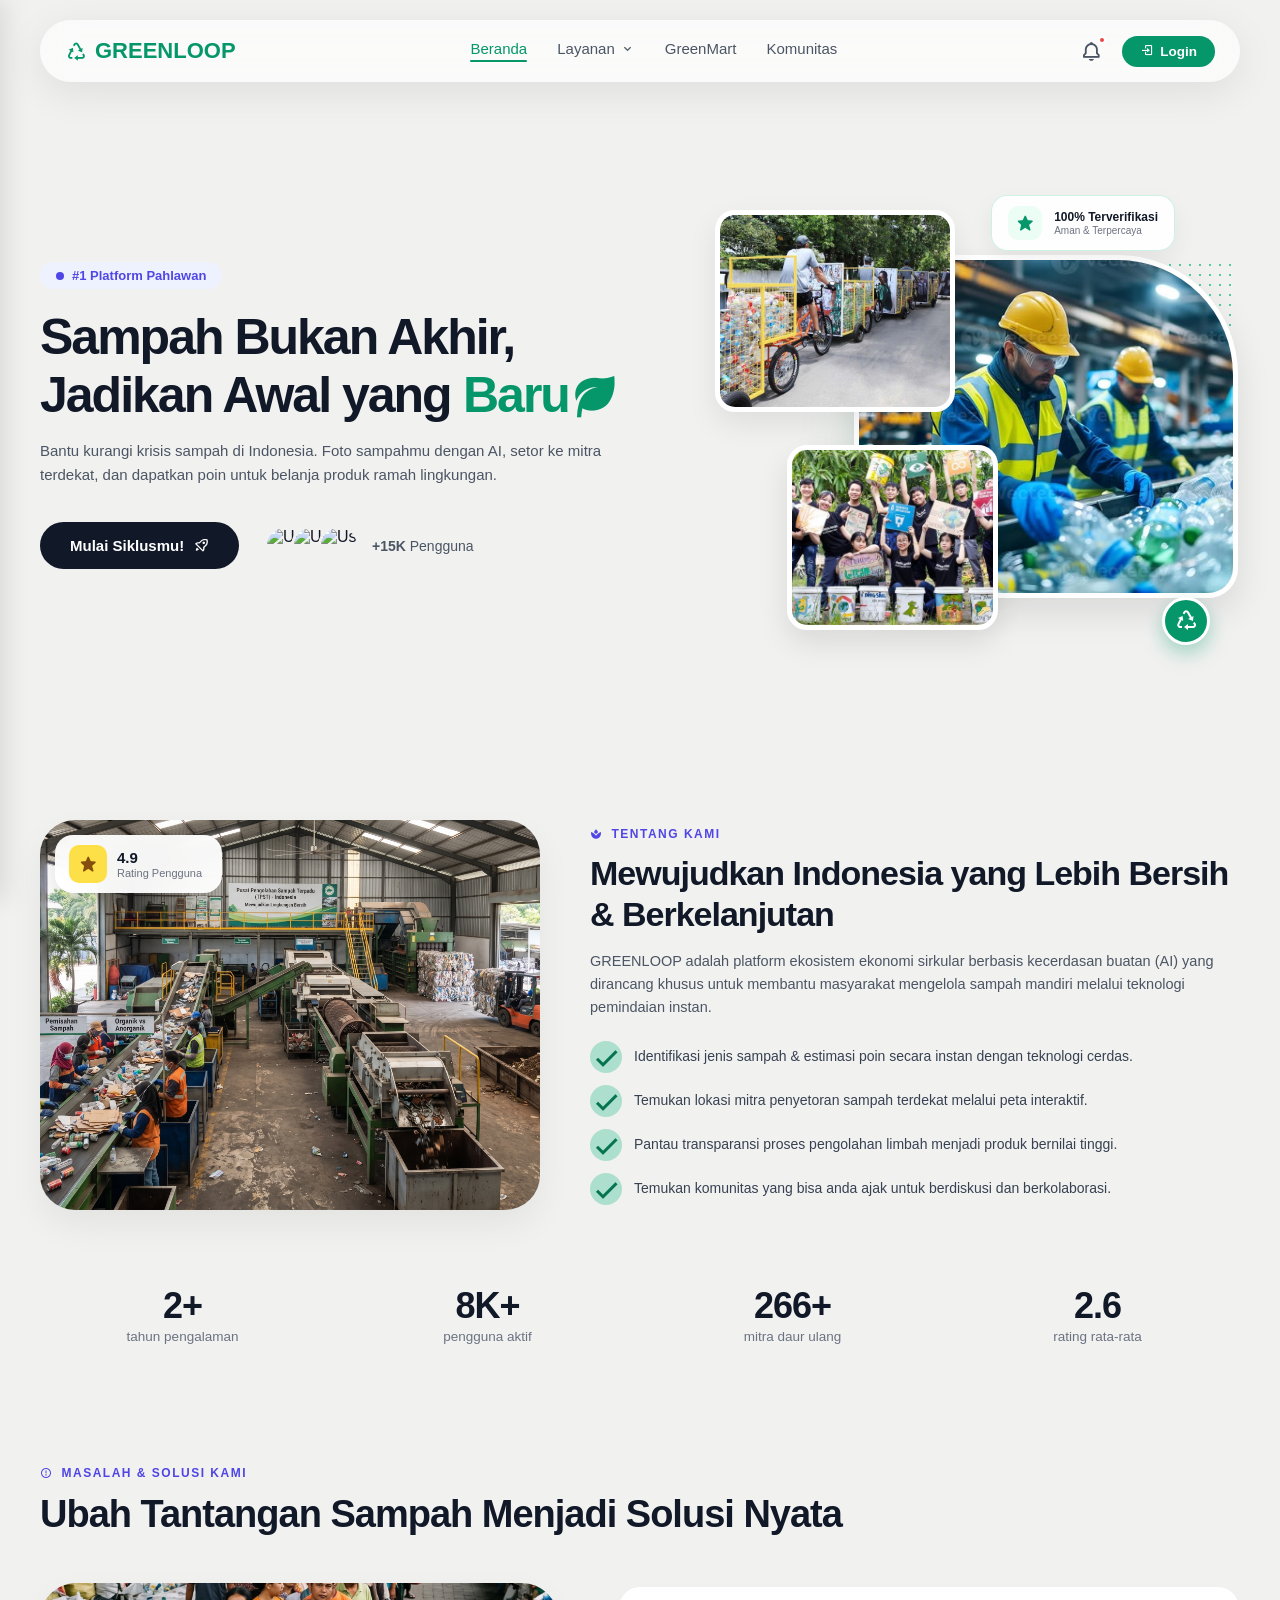
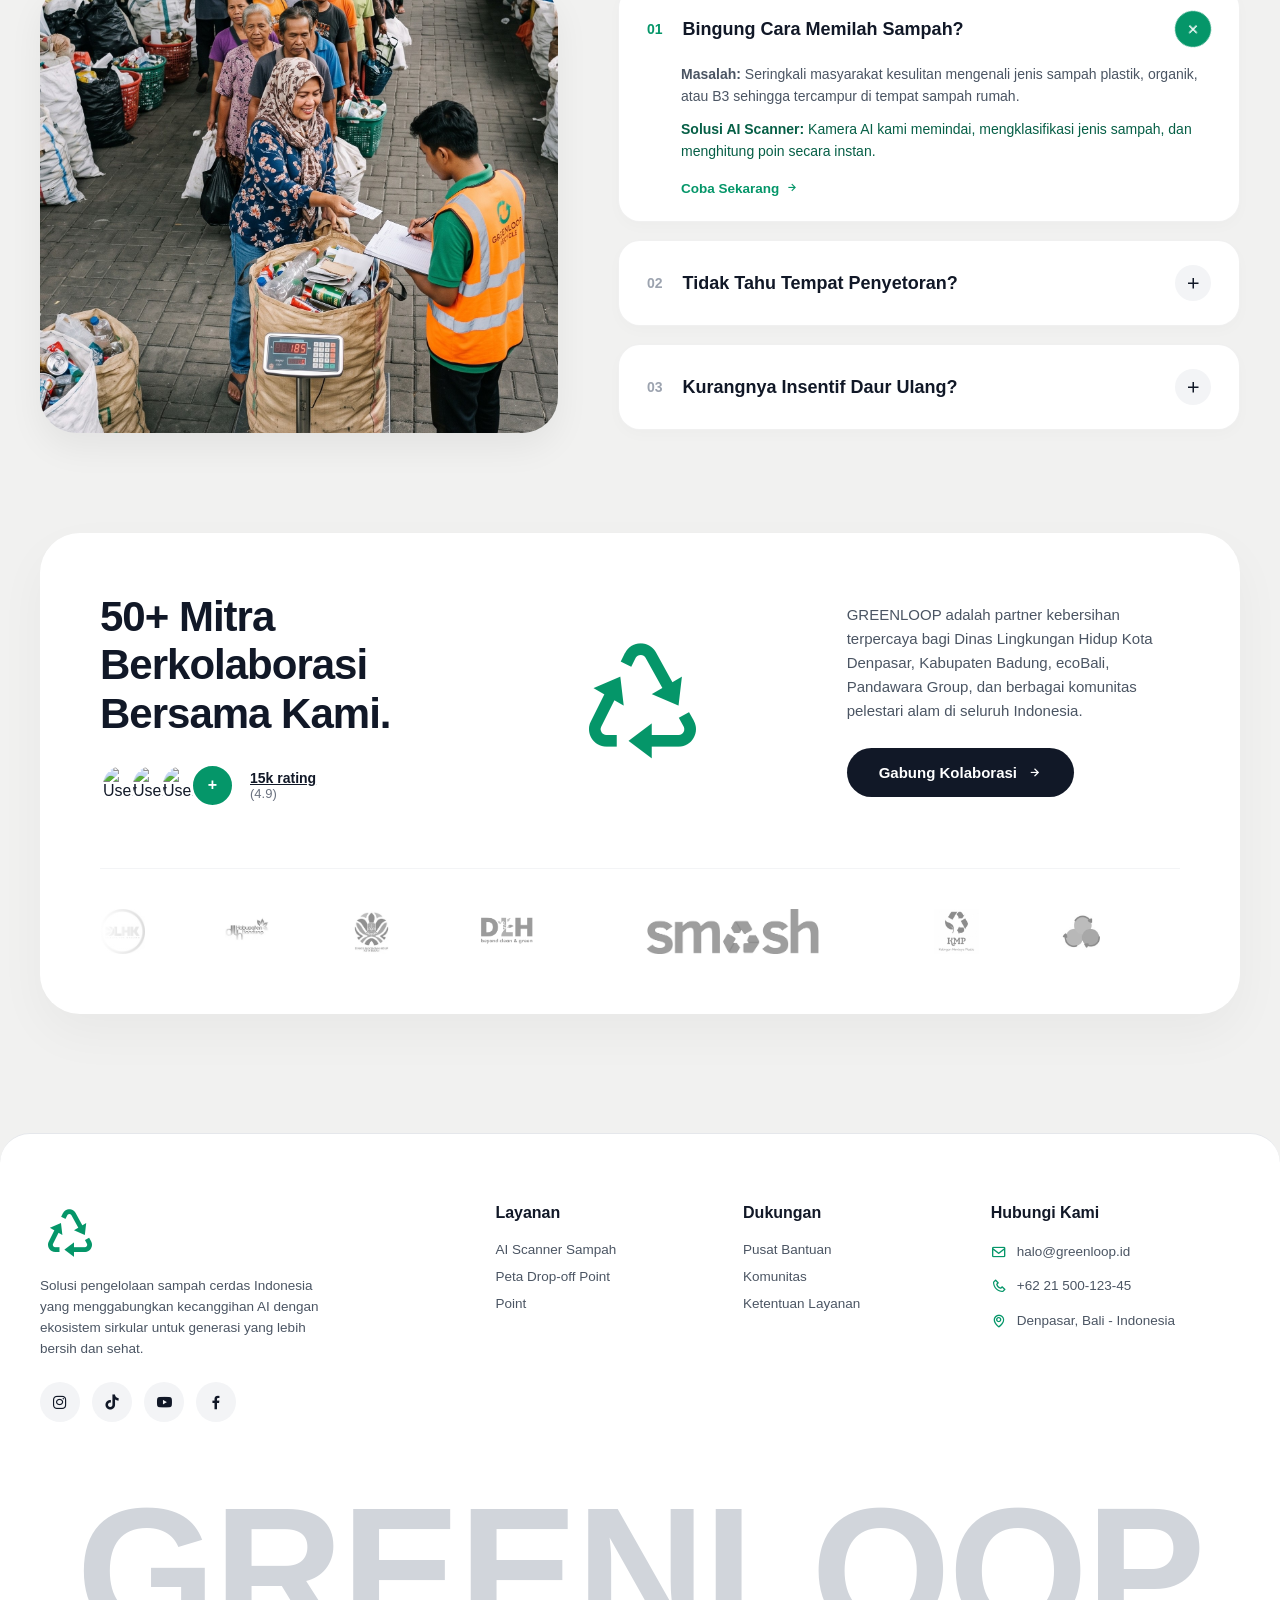
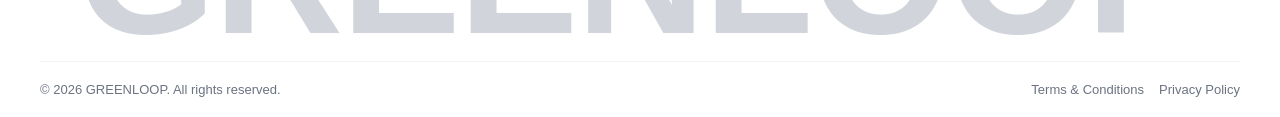
==== commit e33e609c: "Update index.html" ====
--- a/index.html
+++ b/index.html
@@ -1,4 +1,4 @@
-﻿<!DOCTYPE html>
+<!DOCTYPE html>
 <html lang="id">
 <head>
     <meta charset="UTF-8">
@@ -38,24 +38,24 @@
                 </a>
             </li>
             <li class="drawer-dropdown">
-                <a href="#" class="drawer-item drawer-drop-btn" id="drawerLayananBtn">
+                <a href="login.html" class="drawer-item drawer-drop-btn" id="drawerLayananBtn">
                     <span style="display: flex; align-items: center; gap: 14px;">
                         <i class='bx bx-grid-alt'></i> Layanan
                     </span>
                     <i class='bx bx-chevron-down drop-icon'></i>
                 </a>
                 <div class="drawer-submenu" id="drawerSubmenu">
-                    <a href="#">AI Scanner</a>
-                    <a href="#">Drop-off Point</a>
+                    <a href="login.html">AI Scanner</a>
+                    <a href="login.html">Drop-off Point</a>
                 </div>
             </li>
             <li>
-                <a href="#" class="drawer-item">
+                <a href="login.html" class="drawer-item">
                     <i class='bx bx-store'></i> GreenMart
                 </a>
             </li>
             <li>
-                <a href="#" class="drawer-item">
+                <a href="login.html" class="drawer-item">
                     <i class='bx bx-group'></i> Komunitas
                 </a>
             </li>
@@ -90,16 +90,16 @@
             
             <!-- Dropdown Layanan -->
             <li class="dropdown">
-                <a href="#" class="drop-btn">Layanan <i class='bx bx-chevron-down'></i></a>
+                <a href="login.html" class="drop-btn">Layanan <i class='bx bx-chevron-down'></i></a>
                 <div class="dropdown-content">
-                    <a href="#" class="dropdown-item">
+                    <a href="login.html" class="dropdown-item">
                         <i class='bx bx-scan'></i>
                         <div class="dropdown-text">
                             <span class="title">AI Scanner</span>
                             <span class="desc">Kenali jenis sampah & estimasi poin secara instan</span>
                         </div>
                     </a>
-                    <a href="#" class="dropdown-item">
+                    <a href="login.html" class="dropdown-item">
                         <i class='bx bx-map-pin'></i>
                         <div class="dropdown-text">
                             <span class="title">Drop-off Point</span>
@@ -109,8 +109,8 @@
                 </div>
             </li>
 
-            <li><a href="#">GreenMart</a></li>
-            <li><a href="#">Komunitas</a></li>
+            <li><a href="login.html">GreenMart</a></li>
+            <li><a href="login.html">Komunitas</a></li>
         </ul>
 
         <!-- Bagian Kanan: Notifikasi & Tombol Login -->
--- a/css/navbar.css
+++ b/css/navbar.css
@@ -0,0 +1,630 @@
+/* =========================================
+   BACKGROUND SLIDESHOW LUAR
+   ========================================= */
+.bg-slideshow {
+    position: fixed;
+    top: 0;
+    left: 0;
+    width: 100vw;
+    height: 100vh;
+    z-index: 1;
+    overflow: hidden;
+}
+
+.slide-img {
+    position: absolute;
+    top: 0;
+    left: 0;
+    width: 100%;
+    height: 100%;
+    background-size: cover;
+    background-position: center;
+    opacity: 0;
+    filter: blur(3px); 
+    transform: scale(1.05);
+    animation: backgroundFade 12s infinite;
+}
+
+.slide-img:nth-child(1) { animation-delay: 0s; }
+.slide-img:nth-child(2) { animation-delay: 4s; }
+.slide-img:nth-child(3) { animation-delay: 8s; }
+
+@keyframes backgroundFade {
+    0% { opacity: 0; transform: scale(1.03); }
+    15% { opacity: 1; transform: scale(1.05); } 
+    33% { opacity: 1; transform: scale(1.06); }
+    48% { opacity: 0; transform: scale(1.08); } 
+    100% { opacity: 0; }
+}
+
+.bg-overlay {
+    position: fixed;
+    top: 0;
+    left: 0;
+    width: 100vw;
+    height: 100vh;
+    background: rgba(0, 0, 0, 0.25);
+    z-index: 2;
+}
+
+/* =========================================
+   NAVBAR MELAYANG DENGAN EFEK BLUR 
+   ========================================= */
+.navbar-pill {
+    position: fixed;
+    top: 20px;
+    left: 50%;
+    transform: translateX(-50%);
+    width: 95%;
+    max-width: 1200px;
+    background-color: rgba(255, 255, 255, 0.65);
+    backdrop-filter: blur(16px);
+    -webkit-backdrop-filter: blur(16px);
+    display: flex;
+    justify-content: space-between;
+    align-items: center;
+    padding: 12px 25px;
+    border-radius: 50px;
+    box-shadow: 0 10px 40px rgba(0, 0, 0, 0.08);
+    z-index: 999;
+    font-family: 'Poppins', sans-serif;
+}
+
+.nav-left {
+    display: flex;
+    align-items: center;
+    gap: 15px;
+}
+
+.mobile-menu-btn {
+    display: none; 
+    background-color: #f3f4f6;
+    border: none;
+    font-size: 24px;
+    color: #111827;
+    cursor: pointer;
+    width: 40px;
+    height: 40px;
+    border-radius: 50%;
+    align-items: center;
+    justify-content: center;
+    transition: background 0.3s;
+}
+
+.mobile-menu-btn:hover { background-color: #e5e7eb; }
+
+.logo {
+    font-size: 22px;
+    font-weight: 700;
+    color: #059669; 
+    display: flex;
+    align-items: center;
+    gap: 8px;
+}
+
+/* Menu Navigasi Tengah (Desktop) */
+.nav-links {
+    list-style: none;
+    display: flex;
+    gap: 30px;
+    margin: 0;
+    padding: 0;
+}
+
+.nav-links > li > a {
+    text-decoration: none;
+    color: #4b5563;
+    font-weight: 500;
+    font-size: 15px;
+    transition: color 0.3s ease;
+    display: flex;
+    align-items: center;
+    gap: 5px;
+    position: relative;
+    padding-bottom: 5px;
+}
+
+.nav-links > li > a:hover, 
+.nav-links > li > a.active { color: #059669; }
+
+.nav-links > li > a::after {
+    content: '';
+    position: absolute;
+    bottom: 0;
+    left: 0;
+    width: 100%;
+    height: 2px;
+    background-color: #059669;
+    border-radius: 2px;
+    transform: scaleX(0);
+    transform-origin: left;
+    transition: transform 0.3s ease-in-out;
+}
+.nav-links > li > a:hover::after,
+.nav-links > li > a.active::after { transform: scaleX(1); }
+
+.drop-btn .bx-chevron-down { transition: transform 0.3s ease; }
+.dropdown:hover .drop-btn .bx-chevron-down { transform: rotate(180deg); }
+
+.dropdown { position: relative; padding-bottom: 15px; margin-bottom: -15px; }
+
+.dropdown-content {
+    display: none;
+    position: absolute;
+    top: 100%;
+    left: 50%;
+    transform: translateX(-50%);
+    background-color: #ffffff;
+    width: 260px;
+    box-shadow: 0 15px 35px rgba(0,0,0,0.12);
+    border-radius: 16px;
+    padding: 10px;
+    z-index: 1000;
+    text-align: left;
+}
+
+.dropdown-item {
+    display: flex;
+    align-items: flex-start;
+    gap: 12px;
+    padding: 10px 12px;
+    border-radius: 10px;
+    text-decoration: none;
+    transition: background-color 0.2s;
+    text-align: left;
+}
+.dropdown-item:hover { background-color: #f0fdf4; }
+
+.dropdown-item i { font-size: 20px; color: #059669; margin-top: 2px; flex-shrink: 0; }
+
+.dropdown-text {
+    text-align: left;
+    width: 100%;
+}
+
+.dropdown-text .title {
+    display: block; font-size: 13px; font-weight: 600; color: #111827; text-align: left;
+}
+.dropdown-item:hover .dropdown-text .title { color: #059669; }
+.dropdown-text .desc { display: block; font-size: 11px; color: #6b7280; line-height: 1.3; text-align: left; }
+
+.dropdown:hover .dropdown-content { display: block; }
+
+/* Bagian Actions (Desktop) */
+.nav-actions { display: flex; align-items: center; gap: 15px; }
+.notif-dropdown { position: relative; padding-bottom: 15px; margin-bottom: -15px; }
+
+.notif-btn { 
+    position: relative; 
+    background: none; 
+    border: none; 
+    padding: 0; 
+    display: flex; 
+    align-items: center; 
+    justify-content: center; 
+    cursor: pointer;
+    height: 38px;
+    width: 38px;
+}
+.notif-btn .bx-bell { font-size: 22px; color: #4b5563; transition: color 0.2s ease; display: block; line-height: 1; }
+.notif-btn:hover .bx-bell, .notif-dropdown:hover .notif-btn .bx-bell { color: #059669; }
+.notif-badge { position: absolute; top: 4px; right: 4px; width: 8px; height: 8px; background-color: #ef4444; border-radius: 50%; border: 2px solid #ffffff; }
+
+.notif-menu {
+    display: none; position: absolute; top: 100%; right: -20px; width: 320px;
+    background-color: #ffffff; box-shadow: 0 15px 35px rgba(0,0,0,0.12); border-radius: 20px; padding: 15px 0; z-index: 1000;
+}
+.notif-header { display: flex; justify-content: space-between; align-items: center; padding: 0 20px 12px 20px; border-bottom: 1px solid #f3f4f6; }
+.notif-header h4 { font-size: 15px; font-weight: 700; color: #111827; }
+.notif-header a { font-size: 12px; color: #059669; text-decoration: none; font-weight: 500; }
+.notif-header a:hover { text-decoration: underline; }
+
+.notif-list { max-height: 250px; overflow-y: auto; }
+.notif-item { display: flex; gap: 12px; padding: 12px 20px; text-decoration: none; transition: background 0.2s; border-bottom: 1px solid #f9fafb; text-align: left; }
+.notif-item:hover { background-color: #f9fafb; }
+.notif-icon { width: 35px; height: 35px; border-radius: 50%; display: flex; align-items: center; justify-content: center; font-size: 16px; flex-shrink: 0; }
+.notif-icon.bg-green { background-color: #d1fae5; color: #059669; }
+.notif-icon.bg-orange { background-color: #fef3c7; color: #d97706; }
+.notif-content p { font-size: 12px; color: #1f2937; font-weight: 500; line-height: 1.4; margin-bottom: 3px; text-align: left; }
+.notif-content span { font-size: 10px; color: #9ca3af; text-align: left; display: block; }
+
+.notif-footer { text-align: center; padding-top: 10px; }
+.notif-footer a { font-size: 12px; color: #4b5563; text-decoration: none; font-weight: 600; }
+.notif-footer a:hover { color: #059669; }
+.notif-dropdown:hover .notif-menu { display: block; }
+
+.user-profile-dropdown { position: relative; padding-bottom: 15px; margin-bottom: -15px; }
+.user-profile-btn { display: flex; align-items: center; gap: 8px; cursor: pointer; background: none; border: none; padding: 0; }
+.user-profile-btn img { width: 38px; height: 38px; border-radius: 50%; object-fit: cover; border: 2px solid #e5e7eb; }
+.user-profile-btn .bx-chevron-down { color: #4b5563; font-size: 18px; transition: transform 0.3s ease; display: inline-block; }
+.profile-menu { display: none; position: absolute; top: 100%; right: 0; background-color: #ffffff; width: 210px; box-shadow: 0 15px 35px rgba(0,0,0,0.12); border-radius: 18px; padding: 12px 0; z-index: 1000; text-align: left; }
+.profile-user-info { padding: 5px 18px 12px 18px; }
+.profile-name { display: block; font-size: 14px; font-weight: 700; color: #111827; }
+.profile-email { display: block; font-size: 11px; color: #6b7280; }
+.profile-divider { height: 1px; background-color: #f3f4f6; margin-bottom: 5px; }
+.profile-menu a { display: flex; align-items: center; gap: 10px; padding: 10px 18px; text-decoration: none; font-size: 13px; color: #4b5563; transition: background 0.2s, color 0.2s; text-align: left; }
+.profile-menu a:hover { background-color: #f0fdf4; color: #059669; }
+.profile-menu a.logout:hover { background-color:#f0fdf4;  color:#059669; }
+.user-profile-dropdown:hover .profile-menu { display: block; }
+.user-profile-dropdown:hover .user-profile-btn .bx-chevron-down { transform: rotate(180deg); }
+
+/* =========================================
+   STYLE UNTUK MOBILE DRAWER MENU
+   ========================================= */
+.drawer-overlay {
+    position: fixed;
+    top: 0; left: 0; width: 100%; height: 100%;
+    background-color: rgba(0, 0, 0, 0.4);
+    z-index: 1000;
+    opacity: 0;
+    pointer-events: none;
+    transition: opacity 0.3s ease;
+}
+.drawer-overlay.active {
+    opacity: 1; pointer-events: auto;
+}
+
+.mobile-drawer {
+    position: fixed;
+    top: 0; 
+    left: 0;
+    transform: translateX(-100%);
+    width: 85%; 
+    max-width: 330px; 
+    height: 100%;
+    background-color: #ffffff;
+    z-index: 1001;
+    box-shadow: 5px 0 25px rgba(0,0,0,0.1);
+    transition: transform 0.3s ease;
+    display: flex; 
+    flex-direction: column;
+    overflow-y: auto;
+    font-family: 'Poppins', sans-serif;
+    padding: 15px 12px 30px 12px;
+    text-align: left;
+}
+
+.mobile-drawer.active {
+    transform: translateX(0);
+}
+
+.drawer-header {
+    display: flex; justify-content: space-between; align-items: center;
+    padding: 10px 12px 15px 12px;
+}
+.drawer-header .logo { font-size: 20px; font-weight: 700; color: #059669; }
+.close-drawer-btn {
+    background: none; border: none; font-size: 24px; color: #111827; cursor: pointer;
+}
+
+.drawer-user-info {
+    display: flex; align-items: center; gap: 12px;
+    padding: 15px 14px; background-color: #f4f4fa;
+    border-radius: 20px;
+    margin-bottom: 15px;
+    text-align: left;
+}
+.drawer-user-info img { width: 45px; height: 45px; border-radius: 50%; object-fit: cover; }
+.drawer-user-info .d-name { display: block; font-weight: 700; font-size: 14px; color: #111827; }
+.drawer-user-info .d-email { display: block; font-size: 11px; color: #6b7280; }
+
+.drawer-section-title {
+    font-size: 11px; font-weight: 700; color: #9ca3af; letter-spacing: 1px;
+    padding: 12px 14px 6px 14px; text-transform: uppercase;
+    text-align: left;
+}
+
+.drawer-nav { list-style: none; padding: 0; margin: 0; text-align: left; }
+.drawer-nav li { margin-bottom: 4px; }
+
+.drawer-item {
+    display: flex; align-items: center; gap: 14px;
+    padding: 12px 16px; text-decoration: none; font-size: 15px; font-weight: 500;
+    color: #111827; border-radius: 18px; transition: all 0.2s;
+    border-left: none; 
+    position: relative;
+    text-align: left;
+}
+.drawer-item i { font-size: 20px; color: #111827; }
+
+.drawer-drop-btn { 
+    display: flex;
+    align-items: center;
+    justify-content: space-between;
+    width: 100%;
+}
+.drawer-drop-btn .drop-icon { 
+    font-size: 18px; 
+    transition: transform 0.3s ease; 
+    color: #6b7280; 
+    display: inline-block !important; 
+}
+.drawer-drop-btn.open .drop-icon { 
+    transform: rotate(180deg); 
+}
+
+.drawer-item:hover:not(.active) { 
+    background-color: #f0fdf4; 
+    color: #059669;
+}
+.drawer-item:hover:not(.active) i {
+    color: #059669;
+}
+
+.drawer-item.active {
+    background-color: #ecfdf5; 
+    color: #059669;
+    font-weight: 600;
+}
+.drawer-item.active i {
+    color: #059669;
+}
+.drawer-item.active::before {
+    content: '';
+    position: absolute;
+    left: 0;
+    top: 50%;
+    transform: translateY(-50%);
+    width: 4px;
+    height: 22px;
+    background-color: #059669;
+    border-radius: 0 4px 4px 0;
+}
+
+.drawer-item.logout-btn {
+    color: #059669;
+    margin-top: 5px;
+}
+.drawer-item.logout-btn i {
+    color: #059669;
+}
+.drawer-item.logout-btn:hover {
+    background-color: #ecfdf5;
+    color: #059669;
+}
+
+.drawer-submenu {
+    max-height: 0; overflow: hidden; transition: max-height 0.3s ease;
+    padding-left: 50px; display: flex; flex-direction: column; gap: 10px;
+    text-align: left;
+}
+.drawer-submenu a {
+    text-decoration: none; color: #4b5563; font-size: 14px; display: block; padding: 2px 0;
+    font-weight: 400;
+    text-align: left;
+}
+.drawer-submenu a:hover { color: #059669; }
+
+/* =========================================
+   FOOTER
+   ========================================= */
+.site-footer { 
+    background-color: #ffffff; 
+    padding: 70px 0 0 0; 
+    margin-top: 50px; 
+    border-top: 1px solid #e5e7eb; 
+    font-family: 'Poppins', sans-serif; 
+    border-top-left-radius: 30px; 
+    border-top-right-radius: 30px; 
+}
+.footer-container { 
+    width: 95%; 
+    max-width: 1200px; 
+    margin: 0 auto; 
+}
+.footer-grid { 
+    display: grid; 
+    grid-template-columns: 2fr 1fr 1fr 1.2fr; 
+    gap: 40px; 
+    margin-bottom: 50px; 
+}
+.footer-col-main { display: flex; flex-direction: column; gap: 22px; }
+.footer-brand-stack { display: flex; flex-direction: column; align-items: flex-start; gap: 14px; }
+.footer-logo-large { font-size: 58px; color: #059669; line-height: 1; display: flex; align-items: center; justify-content: center; background: transparent; border: none; }
+.footer-brand-text-group { max-width: 300px; }
+.footer-col-main .footer-desc { font-size: 13.5px; color: #4b5563; line-height: 1.55; margin: 0; text-align: left; }
+.footer-socials { display: flex; gap: 12px; }
+.footer-socials a { width: 40px; height: 40px; background-color: #f3f4f6; color: #111827; border-radius: 50%; display: flex; align-items: center; justify-content: center; font-size: 18px; text-decoration: none; transition: all 0.3s ease; }
+.footer-socials a:hover { background-color: #059669; color: #ffffff; transform: translateY(-3px); }
+.footer-giant-text-container { width: 100%; overflow: hidden; text-align: center; padding: 10px 0 0 0; line-height: 1; }
+.giant-brand-text { font-size: 14vw; font-weight: 900; font-family: 'Poppins', sans-serif; letter-spacing: -2px; white-space: nowrap; user-select: none; margin: 0; display: flex; justify-content: center; }
+.giant-brand-text span { display: inline-block; color: #d1d5db; animation: colorFlow 2.5s ease-in-out infinite; animation-delay: calc(0.15s * var(--i)); }
+@keyframes colorFlow { 0%, 100% { color: #d1d5db; transform: translateY(0); } 50% { color: #059669; transform: translateY(-8px); } }
+.footer-col h4 { font-size: 16px; font-weight: 700; color: #111827; margin-bottom: 20px; text-align: left; }
+.footer-col a { display: block; font-size: 13.5px; color: #4b5563; text-decoration: none; margin-bottom: 12px; transition: color 0.3s ease; text-align: left; }
+.footer-col a:hover { color: #059669; }
+.contact-col a, .contact-col .location-text { display: flex; align-items: flex-start; gap: 10px; font-size: 13.5px; color: #4b5563; margin-bottom: 14px; line-height: 1.5; text-align: left; }
+.contact-col i { font-size: 16px; color: #059669; margin-top: 2px; }
+.footer-bottom { width: 95%; max-width: 1200px; margin: 0 auto; padding: 20px 0; border-top: 1px solid #f3f4f6; display: flex; justify-content: space-between; align-items: center; }
+.footer-bottom p { font-size: 13px; color: #6b7280; text-align: left; }
+.footer-bottom-links { display: flex; align-items: center; gap: 15px; }
+.footer-bottom-links a { font-size: 13px; color: #6b7280; text-decoration: none; }
+.footer-bottom-links a:hover { color: #059669; }
+.footer-bottom-links .dot-sep { font-size: 16px; color: #d1d5db; }
+
+/* =========================================
+   RESPONSIF DESIGN
+   ========================================= */
+@media (max-width: 1024px) {
+    .footer-grid { grid-template-columns: 1fr 1fr; gap: 30px; }
+    .footer-bottom { flex-direction: column; gap: 15px; text-align: center; }
+}
+
+@media (max-width: 768px) {
+    .notif-dropdown {
+        position: static; 
+        margin-bottom: 0;
+    }
+    
+    .notif-menu {
+        position: fixed;
+        top: 80px; 
+        left: 50%;
+        right: auto;
+        transform: translateX(-50%);
+        width: 90%;
+        max-width: 360px;
+        box-shadow: 0 15px 40px rgba(0,0,0,0.2);
+    }
+    
+    .navbar-pill { 
+        border-radius: 30px; 
+        padding: 10px 18px; 
+        width: 95%; 
+        display: flex;
+        align-items: center;
+    }
+    
+    .mobile-menu-btn { 
+        display: flex; 
+        align-items: center;
+        justify-content: center;
+    }
+    
+    .nav-left { 
+        display: flex;
+        align-items: center;
+        gap: 12px; 
+    }
+
+    .nav-actions {
+        display: flex;
+        align-items: center;
+        gap: 12px;
+    }
+    
+    .logo { 
+        font-size: 20px !important; 
+        font-weight: 700;
+        display: flex;
+        align-items: center;
+        gap: 6px;
+    }
+    
+    .logo i {
+        font-size: 24px !important;
+    }
+
+    .nav-links { display: none !important; }
+
+    .user-profile-dropdown {
+        pointer-events: none !important; 
+    }
+    .user-profile-btn {
+        pointer-events: none !important;
+    }
+    .profile-menu {
+        display: none !important; 
+    }
+    .user-profile-btn .bx-chevron-down {
+        display: none !important;
+        pointer-events: none;
+    }
+
+    .notif-btn .bx-bell { font-size: 22px; color: #4b5563; transition: color 0.2s ease; display: block; margin-top: 15px; line-height: 1; }
+    .notif-btn:hover .bx-bell, .notif-dropdown:hover .notif-btn .bx-bell { color: #059669; }
+    .notif-badge { position: absolute; top: 12px; right: 4px; width: 8px; height: 8px; background-color: #ef4444; border-radius: 50%; border: 2px solid #ffffff; }
+
+}
+
+@media (max-width: 640px) {
+    .site-footer {
+        width: calc(95% - 20px); 
+        max-width: 1200px;
+        margin: 50px auto 0 auto; 
+        border-radius: 30px; 
+        box-shadow: 0 -5px 25px rgba(0,0,0,0.03); 
+    }
+
+    /* PENGATURAN TEKS DESKRIPSI FOOTER: RATA TENGAH & MARGIN 20px */
+    .footer-col-main .footer-desc {
+        text-align: center !important;
+        margin: 20px 0 !important;
+    }
+
+    .footer-grid { 
+        grid-template-columns: 1fr; 
+        gap: 30px; 
+        text-align: center; 
+    }
+    .footer-brand-stack { 
+        align-items: center; 
+    }
+    .footer-brand-text-group { 
+        max-width: 100%; 
+        text-align: center; 
+    }
+    .footer-socials { 
+        justify-content: center; 
+    }
+    .contact-col a, .contact-col .location-text { 
+        justify-content: center; 
+        text-align: center;
+    }
+    .footer-col h4, 
+    .footer-col a {
+        text-align: center;
+    }
+    .footer-bottom {
+        flex-direction: column;
+        gap: 15px;
+        text-align: center;
+        width: 100%;
+    }
+    .footer-bottom p {
+        text-align: center;
+    }
+    .footer-bottom-links {
+        justify-content: center;
+    }
+
+    .giant-brand-text { font-size: 16vw; } 
+    .footer-logo-large { font-size: 45px; }
+}
+
+/* =========================================
+   PERBAIKAN RESPONSIF TOMBOL LOGIN NAVBAR
+   ========================================= */
+
+/* Pengaturan Default Desktop */
+.nav-actions {
+    display: flex;
+    align-items: center;
+    gap: 12px;
+}
+
+.btn-nav-login {
+    background-color: #059669;
+    color: #ffffff;
+    padding: 8px 18px;
+    border-radius: 50px;
+    font-size: 13.5px;
+    font-weight: 600;
+    text-decoration: none;
+    display: flex;
+    align-items: center;
+    gap: 6px;
+    transition: background 0.3s ease, transform 0.2s ease;
+}
+
+/* Penyesuaian Khusus Tampilan Mobile (Layar <= 768px atau 576px) */
+@media (max-width: 576px) {
+    .navbar-pill {
+        padding: 8px 12px !important; /* Memberikan ruang napas di tepi kiri-kanan navbar */
+    }
+
+    .nav-actions {
+        gap: 8px; /* Merapatkan jarak antar ikon notifikasi dan tombol login secara ideal */
+    }
+
+    .btn-nav-login {
+        padding: 6px 12px !important; /* Memperkecil padding tombol agar tidak terlalu memakan tempat */
+        font-size: 12px !important;    /* Menyesuaikan ukuran font agar pas di layar kecil */
+        border-radius: 40px;
+    }
+    
+    .btn-nav-login i {
+        font-size: 14px; /* Memperkecil ukuran ikon login agar proporsional */
+    }
+}
+
--- a/css/index.css
+++ b/css/index.css
@@ -0,0 +1,952 @@
+/* =========================================
+   ROOT VARIABLES & BASE SETTINGS
+   ========================================= */
+:root {
+    --primary-green: #059669; 
+    --light-green: #d1fae5; 
+    --accent-cream: #fef3c7; 
+    --dark-text: #111827;
+    --light-text: #4b5563;
+    --bg-color: #f1f1f0;
+    --white: #ffffff;
+}
+
+* { 
+    margin: 0; 
+    padding: 0; 
+    box-sizing: border-box; 
+    font-family: 'Poppins', sans-serif; 
+}
+
+body { 
+    background-color: var(--bg-color); 
+    color: var(--dark-text); 
+    overflow-x: hidden; 
+}
+
+/* Styling Tambahan Tombol Login Navbar */
+.nav-login-wrapper {
+    display: flex;
+    align-items: center;
+}
+
+.btn-nav-login {
+    background-color: #059669;
+    color: #ffffff;
+    padding: 8px 18px;
+    border-radius: 50px;
+    font-size: 13.5px;
+    font-weight: 600;
+    text-decoration: none;
+    display: flex;
+    align-items: center;
+    gap: 6px;
+    transition: background 0.3s ease, transform 0.2s ease;
+}
+
+.btn-nav-login:hover {
+    background-color: #047857;
+    transform: translateY(-2px);
+}
+
+/* =========================================
+   HERO CONTAINER UTAMA (PAS DENGAN NAVBAR & FIT SCREEN)
+   ========================================= */
+.hero-container {
+    height: calc(100vh - 100px); 
+    max-height: 720px;
+    width: 95%; 
+    max-width: 1200px; 
+    margin: 0 auto; 
+    padding-top: 110px; 
+    margin-bottom: -50px;
+    
+    display: flex;
+    align-items: center;
+    justify-content: space-between;
+    gap: 50px; 
+}
+
+/* =========================================
+   KOLOM KIRI: TEKS 
+   ========================================= */
+.hero-content { 
+    width: 52%; 
+    max-width: 580px; 
+    transform: translateY(-5px); 
+    z-index: 10;
+}
+
+.badge { 
+    display: inline-flex; 
+    align-items: center; 
+    gap: 8px; 
+    background: #eef2ff; 
+    color: #4f46e5; 
+    padding: 6px 16px; 
+    border-radius: 50px; 
+    font-size: 13px; 
+    font-weight: 600; 
+    margin-bottom: 20px; 
+}
+
+.badge .dot { 
+    width: 8px; 
+    height: 8px; 
+    background: #4f46e5; 
+    border-radius: 50%; 
+}
+
+.hero-content h1 { 
+    font-size: 50px; 
+    line-height: 1.15; 
+    font-weight: 700; 
+    letter-spacing: -2px; 
+    margin-bottom: 15px; 
+    color: #111827; 
+}
+
+.hero-content h1 .highlight { 
+    color: var(--primary-green); 
+    display: inline-flex; 
+    align-items: center; 
+}
+
+.hero-content p { 
+    font-size: 15px; 
+    color: var(--light-text); 
+    line-height: 1.6; 
+    margin-bottom: 35px; 
+}
+
+/* Tombol dan Profil Komunitas Sejajar */
+.cta-group { 
+    display: flex; 
+    align-items: center; 
+    gap: 25px; 
+    white-space: nowrap; 
+}
+
+.btn-large { 
+    background-color: #111827; 
+    color: var(--white); 
+    padding: 15px 30px; 
+    border-radius: 50px; 
+    text-decoration: none; 
+    font-weight: 600; 
+    font-size: 15px; 
+    display: flex; 
+    align-items: center; 
+    gap: 10px; 
+    flex-shrink: 0; 
+    transition: transform 0.3s, box-shadow 0.3s; 
+}
+
+.btn-large:hover { 
+    transform: translateY(-4px); 
+    box-shadow: 0 15px 25px rgba(0,0,0,0.15); 
+}
+
+.social-proof { 
+    display: flex; 
+    align-items: center; 
+    gap: 12px; 
+    flex-shrink: 0;
+}
+
+.avatars { display: flex; }
+.avatars img { 
+    width: 42px; 
+    height: 42px; 
+    border-radius: 50%; 
+    border: 3px solid var(--bg-color); 
+    margin-left: -15px; 
+}
+.avatars img:first-child { margin-left: 0; }
+.social-proof span { font-size: 14px; color: var(--light-text); }
+
+/* =========================================
+   KOLOM KANAN: HERO COLLAGE 
+   ========================================= */
+.hero-showcase {
+    flex: 1; 
+    height: 520px; 
+    position: relative;
+    display: flex;
+    align-items: flex-start; 
+    justify-content: center;
+    margin-top: 10px; 
+}
+
+.hero-collage-wrapper {
+    margin-top: 50px;
+    position: relative;
+    width: 100%;
+    max-width: 480px;
+    height: 440px;
+}
+
+/* Pola Titik-titik Dekoratif */
+.collage-bg-dots {
+    position: absolute;
+    top: 50px;
+    right: -40px; 
+    width: 100px;
+    height: 100px;
+    background-image: radial-gradient(#10b981 22%, transparent 22%);
+    background-size: 10px 10px;
+    opacity: 0.7;
+    z-index: 1;
+}
+
+/* Foto Utama */
+.collage-main-img {
+    position: absolute;
+    top: 45px;
+    left: 29%;
+    right: 0;
+    width: 80%;
+    height: 78%;
+    border-radius: 30px 120px 30px 30px;
+    overflow: hidden;
+    box-shadow: 0 15px 35px rgba(0,0,0,0.1);
+    border: 5px solid #ffffff;
+    background: #ffffff;
+    z-index: 2; 
+    animation: floatMain 6s ease-in-out infinite;
+}
+
+.collage-main-img img {
+    width: 100%;
+    height: 100%;
+    object-fit: cover;
+}
+
+/* Foto Kecil 1 */
+.collage-float-img-1 {
+    position: absolute;
+    top: 0;
+    left: 0;
+    right: 70%;
+    width: 50%;
+    height: 46%;
+    border-radius: 20px;
+    overflow: hidden;
+    box-shadow: 0 12px 30px rgba(0,0,0,0.08);
+    border: 5px solid #ffffff;
+    background: #ffffff;
+    z-index: 4; 
+    animation: floatCard1 5s ease-in-out infinite;
+}
+
+.collage-float-img-1 img {
+    width: 100%;
+    height: 100%;
+    object-fit: cover;
+}
+
+/* Foto Kecil 2 */
+.collage-float-img-2 {
+    position: absolute;
+    bottom: 20px;
+    left: 15%;
+    width: 44%;
+    height: 42%;
+    border-radius: 20px;
+    overflow: hidden;
+    box-shadow: 0 12px 30px rgba(0,0,0,0.1);
+    border: 5px solid #ffffff;
+    background: #ffffff;
+    z-index: 5; 
+    animation: floatCard2 5.5s ease-in-out infinite;
+}
+
+.collage-float-img-2 img {
+    width: 100%;
+    height: 100%;
+    object-fit: cover;
+}
+
+/* Efek Cahaya Belakang (Glow) */
+.collage-modern-glow {
+    position: absolute;
+    top: 30%;
+    left: 30%;
+    width: 220px;
+    height: 220px;
+    background: linear-gradient(135deg, rgba(16, 185, 129, 0.18), rgba(52, 211, 153, 0.05));
+    filter: blur(40px);
+    border-radius: 50%;
+    z-index: 0;
+    pointer-events: none;
+}
+
+/* Badge Melayang Modern */
+.collage-floating-badge {
+    position: absolute;
+    top: -15px;
+    right: 20px;
+    background: rgba(255, 255, 255, 0.92);
+    backdrop-filter: blur(10px);
+    border: 1px solid rgba(16, 185, 129, 0.2);
+    padding: 10px 16px;
+    border-radius: 16px;
+    display: flex;
+    align-items: center;
+    gap: 12px;
+    box-shadow: 0 10px 25px rgba(0, 0, 0, 0.06);
+    z-index: 6;
+}
+
+.badge-icon-box {
+    width: 34px;
+    height: 34px;
+    background: #ecfdf5;
+    color: #059669;
+    border-radius: 10px;
+    display: flex;
+    align-items: center;
+    justify-content: center;
+    font-size: 18px;
+}
+
+.badge-text-box {
+    display: flex;
+    flex-direction: column;
+}
+
+.badge-text-box .b-title {
+    font-size: 12px;
+    font-weight: 700;
+    color: #111827;
+    line-height: 1.2;
+}
+
+.badge-text-box .b-desc {
+    font-size: 10px;
+    color: #6b7280;
+}
+
+.collage-floating-icon {
+    position: absolute;
+    bottom: 5px;
+    right: -15px;
+    width: 48px;
+    height: 48px;
+    background: #059669;
+    color: #ffffff;
+    border-radius: 50%;
+    display: flex;
+    align-items: center;
+    justify-content: center;
+    font-size: 24px;
+    box-shadow: 0 8px 20px rgba(5, 150, 105, 0.35);
+    border: 3px solid #ffffff;
+    z-index: 6;
+}
+
+/* Keyframes Animasi */
+@keyframes floatMain {
+    0%, 100% { transform: translateY(0); }
+    50% { transform: translateY(-8px); }
+}
+
+@keyframes floatCard1 {
+    0%, 100% { transform: translateY(0); }
+    50% { transform: translateY(-12px); }
+}
+
+@keyframes floatCard2 {
+    0%, 100% { transform: translateY(0); }
+    50% { transform: translateY(-10px); }
+}
+
+.float-badge-anim { animation: floatMain 4s ease-in-out infinite; }
+.float-icon-anim { animation: floatCard1 4.5s ease-in-out infinite; animation-delay: 0.5s; }
+
+/* =========================================
+   SECTION TENTANG KAMI & STATISTIK
+   ========================================= */
+.about-us-section {
+    width: 95%;
+    max-width: 1200px;
+    margin: 150px auto 60px auto; 
+}
+
+.about-container {
+    display: flex;
+    align-items: flex-start; 
+    justify-content: space-between;
+    gap: 50px;
+    margin-bottom: 50px;
+}
+
+.about-image-single {
+    flex: 1;
+    max-width: 500px;
+}
+
+.img-main {
+    position: relative; 
+    margin-left: 0;
+    width: 100%;
+    height: 390px; 
+    border-radius: 35px;
+    overflow: hidden;
+    box-shadow: 0 15px 35px rgba(0,0,0,0.06);
+}
+
+.img-main img {
+    width: 100%;
+    height: 100%;
+    object-fit: cover;
+}
+
+.rating-badge {
+    position: absolute;
+    top: 15px;
+    left: 15px;
+    background: rgba(255, 255, 255, 0.95);
+    backdrop-filter: blur(8px);
+    padding: 10px 20px 10px 14px;
+    border-radius: 18px;
+    box-shadow: 0 10px 25px rgba(0,0,0,0.12);
+    display: flex;
+    align-items: center;
+    gap: 10px;
+    z-index: 10;
+}
+
+.rating-badge .badge-icon {
+    width: 38px;
+    height: 38px;
+    background: #fde047; 
+    color: #854d0e;
+    display: flex;
+    align-items: center;
+    justify-content: center;
+    border-radius: 10px;
+    font-size: 18px;
+}
+
+.rating-badge .badge-text {
+    display: flex;
+    flex-direction: column;
+}
+
+.rating-badge .badge-text strong {
+    font-size: 15px;
+    color: #111827;
+    font-weight: 700;
+    line-height: 1.2;
+}
+
+.rating-badge .badge-text span {
+    font-size: 11px;
+    color: #6b7280;
+}
+
+.about-text-side {
+    flex: 1.1;
+    padding-top: 5px;
+}
+
+.section-tag {
+    display: inline-flex;
+    align-items: center;
+    gap: 8px;
+    font-size: 12px;
+    font-weight: 700;
+    color: #4f46e5; 
+    text-transform: uppercase;
+    letter-spacing: 1.5px;
+    margin-bottom: 12px;
+}
+
+.about-text-side h2 {
+    font-size: 34px;
+    font-weight: 700;
+    color: #111827;
+    letter-spacing: -1px;
+    margin-bottom: 15px;
+    line-height: 1.2;
+}
+
+.about-desc {
+    font-size: 14.5px;
+    color: #4b5563;
+    line-height: 1.6;
+    margin-bottom: 22px;
+}
+
+.about-checkpoints {
+    list-style: none;
+    display: flex;
+    flex-direction: column;
+    gap: 12px;
+}
+
+.about-checkpoints li {
+    display: flex;
+    align-items: center; 
+    gap: 12px;
+}
+
+.check-icon {
+    width: 10px;
+    border-radius: 50px;
+    background-color: #addfce;
+    padding: 16px;
+    height: 10px;
+    color: #067451;
+    display: flex;
+    align-items: center;
+    justify-content: center;
+    font-size: 16.5px;
+    flex-shrink: 0;
+}
+
+.about-checkpoints span {
+    font-size: 14px; 
+    color: #374151;
+    font-weight: 500;
+    line-height: 1.4;
+}
+
+.about-stats-row {
+    display: grid;
+    grid-template-columns: repeat(4, 1fr);
+    gap: 20px;
+    padding-top: 25px;
+    text-align: center;
+}
+
+.stat-item h3 {
+    font-size: 36px;
+    font-weight: 700;
+    color: #111827;
+    letter-spacing: -1px;
+    margin-bottom: 2px;
+}
+
+.stat-item p {
+    font-size: 13.5px;
+    color: #6b7280;
+    font-weight: 500;
+}
+
+/* =========================================
+   SECTION MASALAH & SOLUSI
+   ========================================= */
+.solution-section {
+    width: 95%;
+    max-width: 1200px;
+    margin: 120px auto 100px auto;
+}
+
+.solution-header {
+    margin-bottom: 45px;
+}
+
+.solution-header h2 {
+    font-size: 38px;
+    font-weight: 700;
+    letter-spacing: -1px;
+    color: #111827;
+    line-height: 1.2;
+}
+
+.solution-container {
+    display: flex;
+    align-items: center;
+    gap: 60px;
+}
+
+.solution-image-wrapper {
+    flex: 1;
+    width: 100%;
+    height: 450px;
+    border-radius: 36px;
+    overflow: hidden;
+    position: relative;
+    box-shadow: 0 15px 35px rgba(0, 0, 0, 0.06);
+}
+
+.solution-static-img {
+    width: 100%;
+    height: 100%;
+    object-fit: cover;
+    display: block;
+    transition: transform 0.5s ease;
+}
+
+.solution-image-wrapper:hover .solution-static-img {
+    transform: scale(1.05);
+}
+
+.solution-accordion {
+    flex: 1.2;
+    display: flex;
+    flex-direction: column;
+    gap: 18px;
+}
+
+.accordion-item {
+    background: #ffffff;
+    border: 1px solid rgba(0, 0, 0, 0.06);
+    border-radius: 22px;
+    padding: 24px 28px;
+    cursor: pointer;
+    box-shadow: 0 5px 15px rgba(0,0,0,0.02);
+    transition: all 0.3s ease;
+}
+
+.accordion-item:hover {
+    border-color: rgba(5, 150, 105, 0.3);
+    box-shadow: 0 10px 25px rgba(5, 150, 105, 0.05);
+}
+
+.accordion-header {
+    display: flex;
+    align-items: center;
+    justify-content: space-between;
+}
+
+.accordion-title-wrap {
+    display: flex;
+    align-items: center;
+    gap: 20px;
+}
+
+.acc-number {
+    font-size: 14px;
+    font-weight: 700;
+    color: #9ca3af;
+    transition: color 0.3s;
+}
+
+.accordion-item.active .acc-number {
+    color: #059669;
+}
+
+.accordion-title-wrap h3 {
+    font-size: 18px;
+    font-weight: 700;
+    color: #111827;
+}
+
+.acc-icon {
+    width: 36px;
+    height: 36px;
+    border-radius: 50%;
+    background: #f3f4f6;
+    color: #111827;
+    display: flex;
+    align-items: center;
+    justify-content: center;
+    font-size: 18px;
+    transition: all 0.3s ease;
+}
+
+.accordion-item.active .acc-icon {
+    background: #059669;
+    color: #ffffff;
+    transform: rotate(45deg);
+}
+
+.accordion-body {
+    max-height: 0;
+    overflow: hidden;
+    transition: max-height 0.4s ease, padding 0.3s ease;
+    padding: 0 0 0 34px;
+}
+
+.accordion-item.active .accordion-body {
+    max-height: 250px;
+    padding: 16px 0 0 34px;
+}
+
+.accordion-body p {
+    font-size: 14px;
+    color: #4b5563;
+    line-height: 1.6;
+    margin-bottom: 10px;
+}
+
+.solution-text {
+    color: #065f46 !important;
+    font-weight: 500;
+}
+
+.acc-link {
+    display: inline-flex;
+    align-items: center;
+    gap: 6px;
+    font-size: 13.5px;
+    font-weight: 600;
+    color: #059669;
+    text-decoration: none;
+    margin-top: 8px;
+    transition: gap 0.2s;
+}
+
+.acc-link:hover {
+    gap: 10px;
+}
+
+/* =========================================
+   SECTION KOLABORASI
+   ========================================= */
+.collaboration-section {
+    width: 95%;
+    max-width: 1200px;
+    margin: 0 auto 120px auto;
+}
+
+.collab-container {
+    background: #ffffff;
+    border-radius: 40px;
+    padding: 60px;
+    box-shadow: 0 20px 50px rgba(0,0,0,0.04);
+}
+
+.collab-top {
+    display: flex;
+    align-items: center;
+    justify-content: space-between;
+    gap: 40px;
+    margin-bottom: 60px;
+}
+
+.collab-left {
+    flex: 1;
+}
+
+.collab-left h2 {
+    font-size: 42px;
+    font-weight: 700;
+    color: #111827;
+    line-height: 1.15;
+    letter-spacing: -1px;
+    margin-bottom: 25px;
+}
+
+.collab-social-proof {
+    display: flex;
+    align-items: center;
+    gap: 15px;
+}
+
+.collab-avatars { display: flex; align-items: center; }
+.collab-avatars img {
+    width: 45px;
+    height: 45px;
+    border-radius: 50%;
+    border: 3px solid #ffffff;
+    margin-left: -15px;
+    object-fit: cover;
+}
+.collab-avatars img:first-child { margin-left: 0; }
+
+.avatar-plus {
+    width: 45px;
+    height: 45px;
+    border-radius: 50%;
+    background: #059669;
+    color: #ffffff;
+    display: flex;
+    align-items: center;
+    justify-content: center;
+    font-weight: 700;
+    font-size: 16px;
+    border: 3px solid #ffffff;
+    margin-left: -15px;
+    z-index: 10;
+}
+
+.collab-rating {
+    display: flex;
+    flex-direction: column;
+}
+.collab-rating strong { font-size: 14px; font-weight: 700; color: #111827; text-decoration: underline; }
+.collab-rating span { font-size: 13px; color: #6b7280; }
+
+.collab-center {
+    flex: 1;
+    display: flex;
+    justify-content: center;
+    align-items: center;
+}
+
+.center-logo-spin i {
+    font-size: 140px;
+    color: #059669;
+    animation: slowSpin 10s linear infinite;
+    display: inline-block;
+}
+
+@keyframes slowSpin {
+    from { transform: rotate(0deg); }
+    to { transform: rotate(360deg); }
+}
+
+.collab-right {
+    flex: 1;
+}
+
+.collab-right p {
+    font-size: 15px;
+    color: #4b5563;
+    line-height: 1.6;
+    margin-bottom: 25px;
+}
+
+.btn-dark {
+    background: #111827;
+    color: #ffffff;
+    padding: 16px 32px;
+    border-radius: 50px;
+    font-weight: 600;
+    font-size: 15px;
+    text-decoration: none;
+    display: inline-flex;
+    align-items: center;
+    gap: 10px;
+    transition: transform 0.3s;
+}
+
+.btn-dark:hover { transform: translateY(-3px); }
+
+.collab-bottom {
+    border-top: 1px solid #f3f4f6;
+    padding-top: 40px;
+    position: relative;
+}
+
+.marquee-wrapper {
+    width: 100%;
+    overflow: hidden;
+    position: relative;
+    display: flex;
+}
+
+.marquee-wrapper::before,
+.marquee-wrapper::after {
+    content: "";
+    position: absolute;
+    top: 0;
+    width: 80px;
+    height: 100%;
+    z-index: 2;
+}
+
+.marquee-wrapper::before {
+    left: 0;
+    background: linear-gradient(to right, #ffffff, transparent);
+}
+
+.marquee-wrapper::after {
+    right: 0;
+    background: linear-gradient(to left, #ffffff, transparent);
+}
+
+.marquee-track {
+    display: flex;
+    gap: 80px;
+    align-items: center;
+    width: max-content;
+    animation: scrollMarquee 25s linear infinite;
+}
+
+.partner-item {
+    display: flex;
+    align-items: center;
+    justify-content: center;
+}
+
+.partner-item img {
+    height: 45px; 
+    width: auto;
+    object-fit: contain;
+    filter: grayscale(100%);
+    opacity: 0.6;
+    transition: all 0.3s ease;
+}
+
+.partner-item img:hover {
+    filter: grayscale(0%);
+    opacity: 1;
+}
+
+@keyframes scrollMarquee {
+    0% { transform: translateX(0); }
+    100% { transform: translateX(calc(-50% - 40px)); } 
+}
+
+/* =========================================
+   ANIMASI ON-SCROLL
+   ========================================= */
+.animate-on-scroll {
+    opacity: 0;
+    transform: translateY(40px);
+    transition: opacity 0.8s cubic-bezier(0.16, 1, 0.3, 1), transform 0.8s cubic-bezier(0.16, 1, 0.3, 1);
+    will-change: opacity, transform;
+}
+
+.animate-on-scroll.is-visible {
+    opacity: 1;
+    transform: translateY(0);
+}
+
+/* =========================================
+   RESPONSIVE DESIGN 
+   ========================================= */
+@media (max-width: 1024px) {
+    .about-container, .solution-container { flex-direction: column; gap: 30px; }
+    .about-image-single { width: 100%; max-width: 100%; }
+    .img-main { height: 320px; }
+    .about-stats-row { grid-template-columns: repeat(2, 1fr); gap: 20px; }
+    .solution-image-wrapper { width: 100%; height: 350px; }
+    
+    .collab-top { flex-direction: column; text-align: center; gap: 30px; }
+    .collab-social-proof { justify-content: center; }
+    .center-logo-spin i { font-size: 100px; }
+    .marquee-track { gap: 40px; }
+    .partner-item img { height: 35px; } 
+}
+
+@media (max-width: 768px) {
+    .hero-container {
+        height: auto;
+        min-height: 80vh;
+        flex-direction: column;
+        justify-content: center;
+        padding-top: 130px; 
+    }
+    .hero-showcase {
+        display: none !important; 
+    }
+    .hero-content {
+        width: 100%;
+        max-width: 100%;
+        text-align: center; 
+    }
+    .hero-content p {
+        margin-left: auto;
+        margin-right: auto;
+    }
+    .cta-group {
+        justify-content: center;
+        flex-direction: column;
+        gap: 15px;
+    }
+}
+
+@media (max-width: 640px) {
+    .about-stats-row { 
+        grid-template-columns: repeat(2, 1fr) !important; 
+        gap: 20px;
+    }
+    .collab-left h2 { font-size: 32px; }
+    .btn-dark { width: 100%; justify-content: center; }
+}
